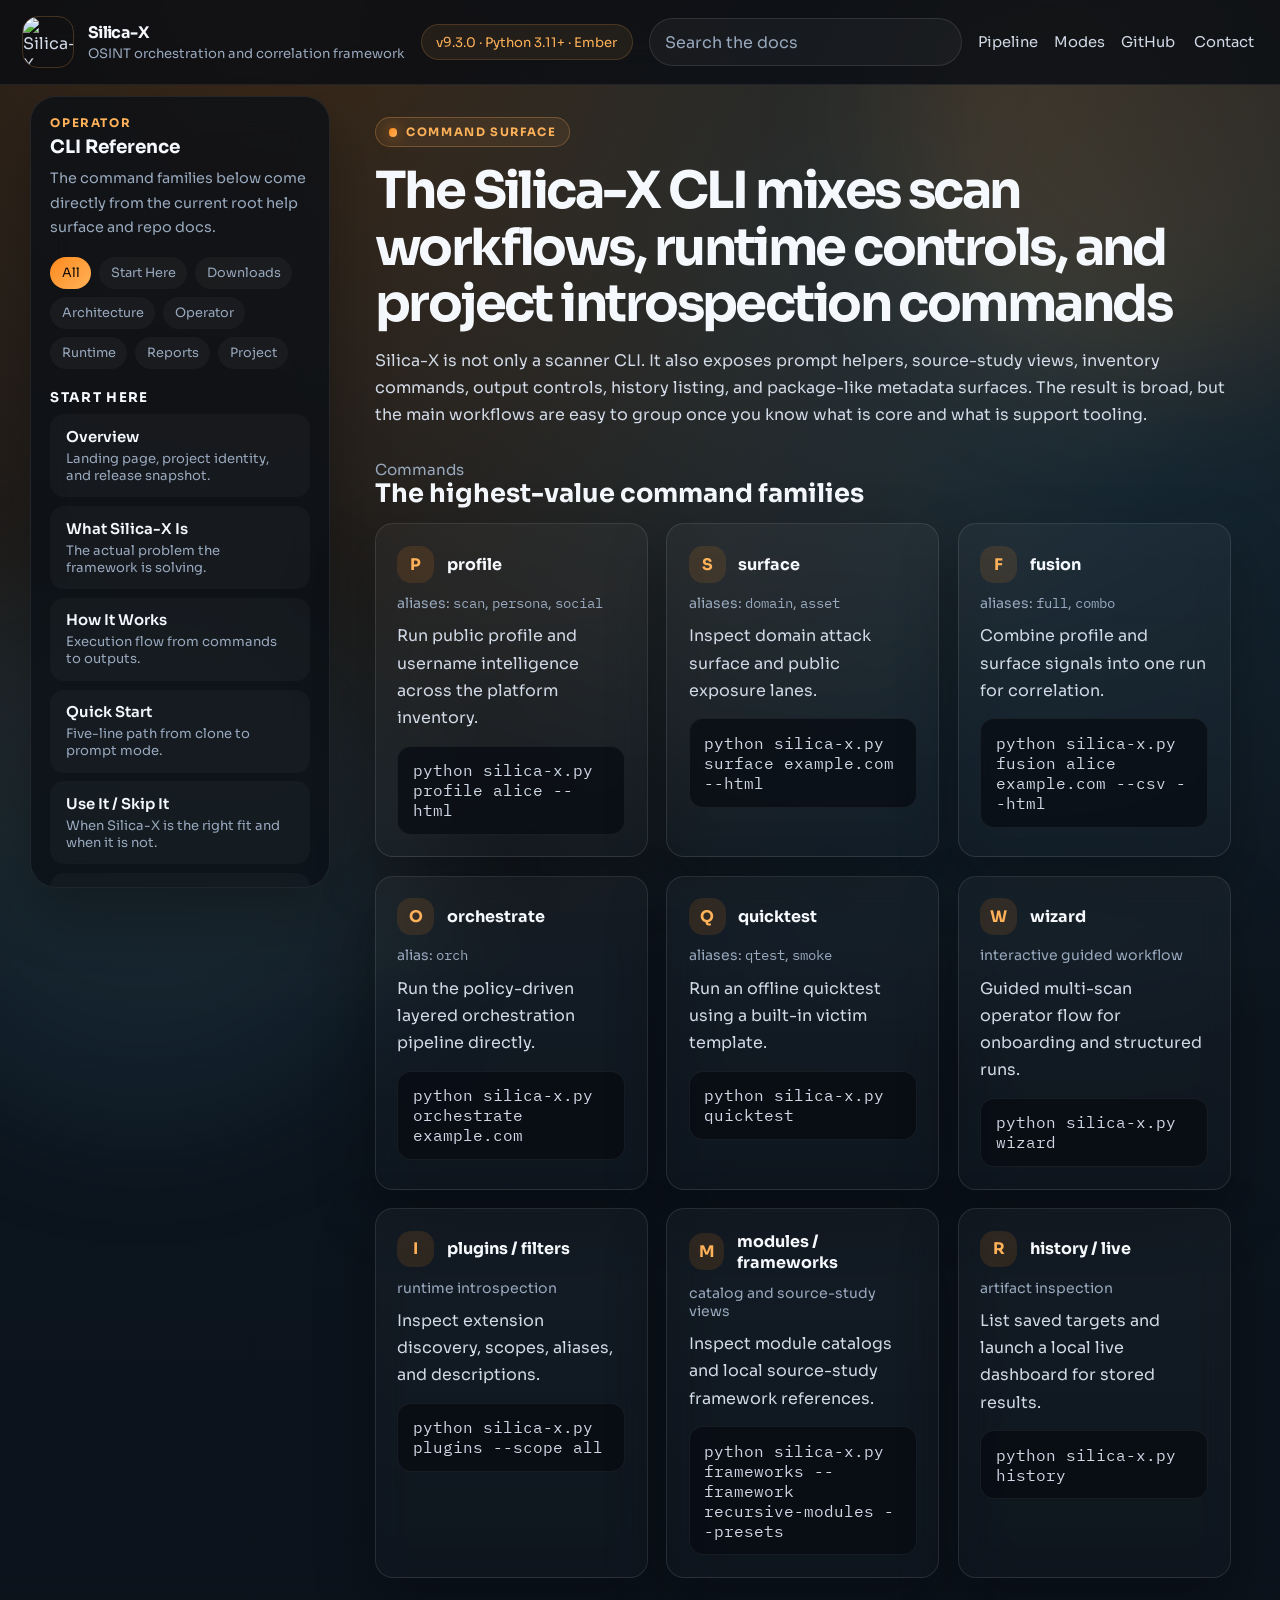
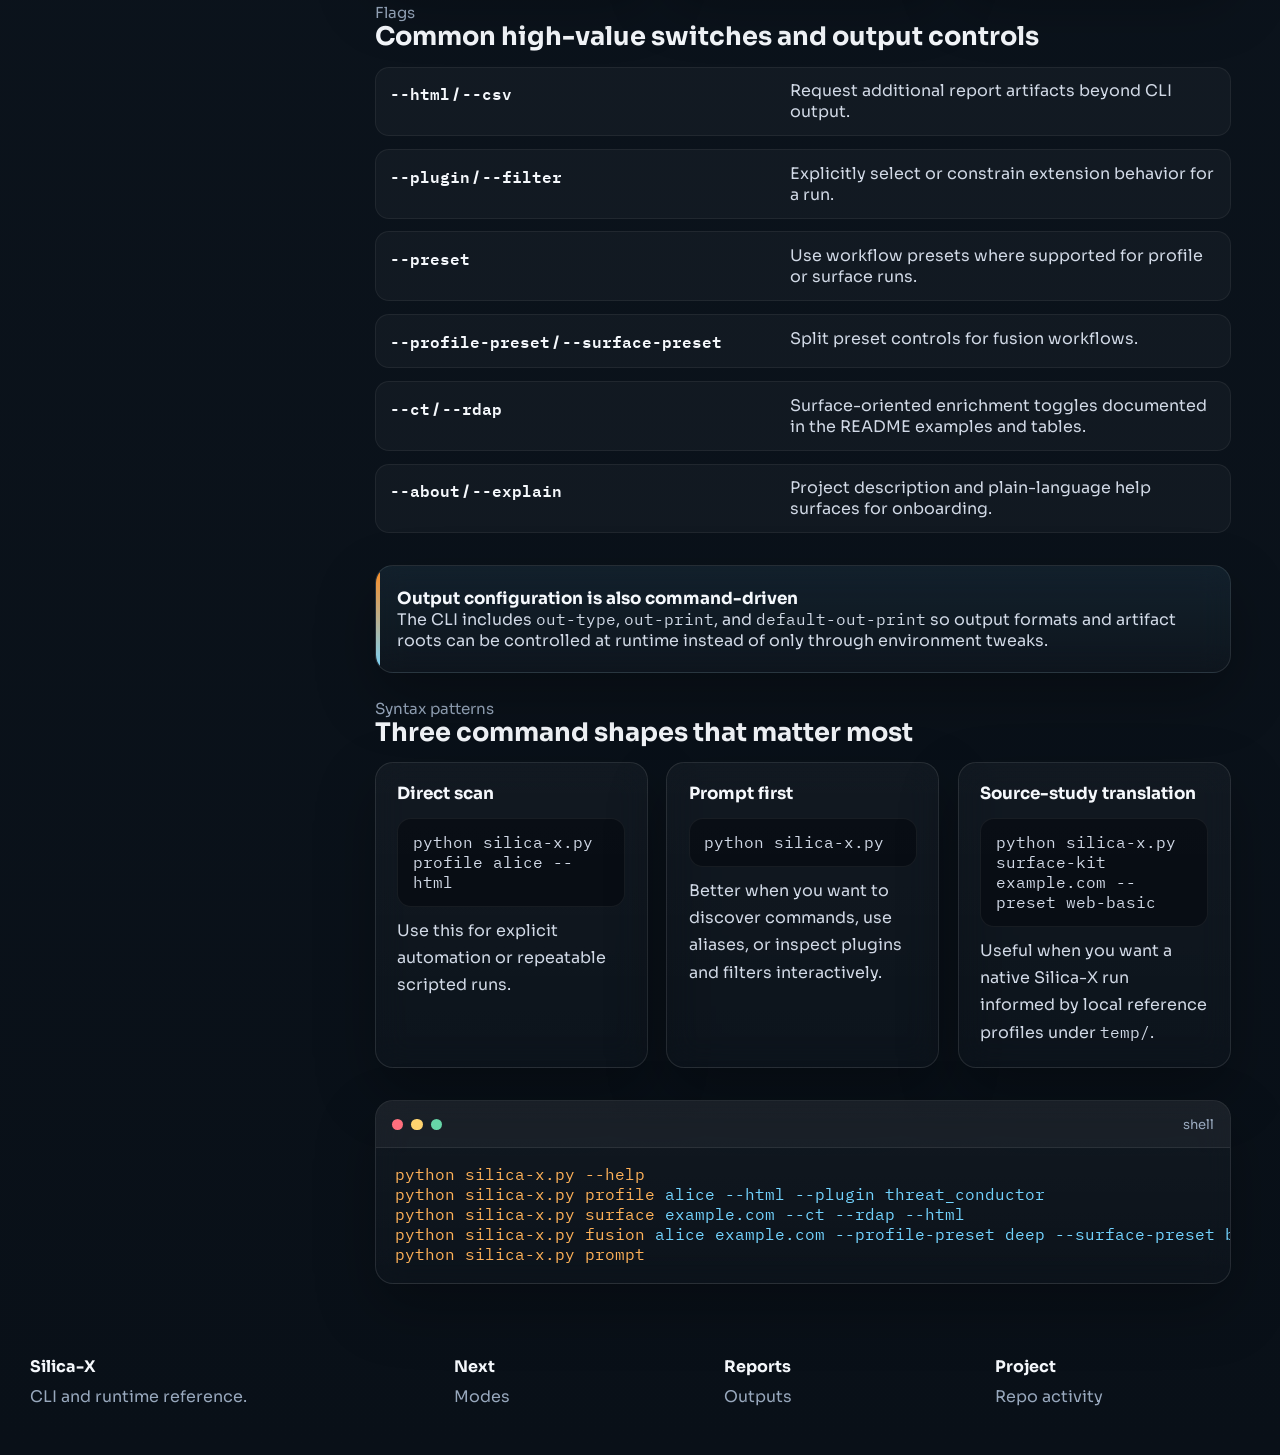
==== docs/website/cli-reference.html @ 6cdb83db "the website layout on my local system killling me" ====
<!DOCTYPE html>
<html lang="en">
<head>
<meta charset="UTF-8">
<meta name="viewport" content="width=device-width, initial-scale=1.0">
<title>CLI Reference | Silica-X</title>
<meta name="description" content="Core command surface, aliases, and usage patterns for the Silica-X CLI.">
<link rel="canonical" href="https://voltsparx.github.io/Silica-X/cli-reference.html">
<link rel="preconnect" href="https://fonts.googleapis.com">
<link rel="preconnect" href="https://fonts.gstatic.com" crossorigin>
<link href="https://fonts.googleapis.com/css2?family=IBM+Plex+Mono:wght@400;500;600&family=Sora:wght@400;500;600;700;800&display=swap" rel="stylesheet">
<link rel="stylesheet" href="css/core/base.css">
<link rel="stylesheet" href="css/layout/topbar.css">
<link rel="stylesheet" href="css/layout/sidebar.css">
<link rel="stylesheet" href="css/layout/content.css">
<link rel="stylesheet" href="css/components/workflow.css">
<link rel="stylesheet" href="css/components/modules.css">
<link rel="stylesheet" href="css/components/development.css">
<link rel="stylesheet" href="css/layout/responsive.css">
<link rel="icon" href="web_assets/media/silica-x-favicon.ico" sizes="any">
</head>
<body data-page="cli-reference.html" data-default-section="commands">
<header id="topbar">
  <a id="topbar-brand" href="index.html">
    <img src="web_assets/media/silica-x-web.png" alt="Silica-X logo">
    <span id="topbar-brand-text">
      <span id="topbar-name">Silica-X</span>
      <span id="topbar-tagline">OSINT orchestration and correlation framework</span>
    </span>
  </a>
  <div id="topbar-version">v9.3.0 · Python 3.11+ · Ember</div>
  <div class="topbar-search">
    <input id="docs-search-input" type="search" placeholder="Search the docs">
    <div id="docs-search-results" class="topbar-search-results" hidden></div>
  </div>
  <div id="topbar-links">
    <a href="workflow.html#pipeline">Pipeline</a>
    <a href="modes.html#prompt-mode">Modes</a>
    <a href="https://github.com/voltsparx/Silica-X" target="_blank" rel="noreferrer">GitHub</a>
    <div class="contact-wrap">
      <button id="contact-toggle" class="contact-toggle" type="button" aria-expanded="false">Contact</button>
      <div id="contact-popover" class="contact-popover" hidden>
        <a href="mailto:voltsparx@gmail.com">voltsparx@gmail.com</a>
        <a href="https://github.com/voltsparx" target="_blank" rel="noreferrer">github.com/voltsparx</a>
      </div>
    </div>
    <button id="menu-toggle" type="button">Menu</button>
  </div>
</header>

<nav id="sidebar" aria-label="Documentation navigation">
  <div class="sidebar-kicker">Operator</div>
  <h2 class="sidebar-title">CLI Reference</h2>
  <p class="sidebar-note">The command families below come directly from the current root help surface and repo docs.</p>
  <div id="sidebar-tabs" class="sidebar-tabs"></div>
  <div id="sidebar-nav"></div>
</nav>
<button id="sidebar-backdrop" type="button" aria-label="Close navigation"></button>

<main id="main">
  <header class="page-intro">
    <div class="eyebrow">Command Surface</div>
    <h1 class="page-title">The Silica-X CLI mixes scan workflows, runtime controls, and project introspection commands</h1>
    <p class="page-copy">Silica-X is not only a scanner CLI. It also exposes prompt helpers, source-study views, inventory commands, output controls, history listing, and package-like metadata surfaces. The result is broad, but the main workflows are easy to group once you know what is core and what is support tooling.</p>
  </header>

  <section id="commands" class="page-section section-anchor">
    <div class="section-head">
      <div>
        <div class="section-kicker">Commands</div>
        <h2 class="section-title">The highest-value command families</h2>
      </div>
    </div>
    <div class="command-grid">
      <article class="card">
        <div class="command-card-head"><span class="icon-chip">P</span><div class="command-name">profile</div></div>
        <div class="command-aliases">aliases: <span class="mono">scan</span>, <span class="mono">persona</span>, <span class="mono">social</span></div>
        <div class="card-copy"><p>Run public profile and username intelligence across the platform inventory.</p></div>
        <div class="command-snippet mono">python silica-x.py profile alice --html</div>
      </article>
      <article class="card">
        <div class="command-card-head"><span class="icon-chip">S</span><div class="command-name">surface</div></div>
        <div class="command-aliases">aliases: <span class="mono">domain</span>, <span class="mono">asset</span></div>
        <div class="card-copy"><p>Inspect domain attack surface and public exposure lanes.</p></div>
        <div class="command-snippet mono">python silica-x.py surface example.com --html</div>
      </article>
      <article class="card">
        <div class="command-card-head"><span class="icon-chip">F</span><div class="command-name">fusion</div></div>
        <div class="command-aliases">aliases: <span class="mono">full</span>, <span class="mono">combo</span></div>
        <div class="card-copy"><p>Combine profile and surface signals into one run for correlation.</p></div>
        <div class="command-snippet mono">python silica-x.py fusion alice example.com --csv --html</div>
      </article>
      <article class="card">
        <div class="command-card-head"><span class="icon-chip">O</span><div class="command-name">orchestrate</div></div>
        <div class="command-aliases">alias: <span class="mono">orch</span></div>
        <div class="card-copy"><p>Run the policy-driven layered orchestration pipeline directly.</p></div>
        <div class="command-snippet mono">python silica-x.py orchestrate example.com</div>
      </article>
      <article class="card">
        <div class="command-card-head"><span class="icon-chip">Q</span><div class="command-name">quicktest</div></div>
        <div class="command-aliases">aliases: <span class="mono">qtest</span>, <span class="mono">smoke</span></div>
        <div class="card-copy"><p>Run an offline quicktest using a built-in victim template.</p></div>
        <div class="command-snippet mono">python silica-x.py quicktest</div>
      </article>
      <article class="card">
        <div class="command-card-head"><span class="icon-chip">W</span><div class="command-name">wizard</div></div>
        <div class="command-aliases">interactive guided workflow</div>
        <div class="card-copy"><p>Guided multi-scan operator flow for onboarding and structured runs.</p></div>
        <div class="command-snippet mono">python silica-x.py wizard</div>
      </article>
      <article class="card">
        <div class="command-card-head"><span class="icon-chip">I</span><div class="command-name">plugins / filters</div></div>
        <div class="command-aliases">runtime introspection</div>
        <div class="card-copy"><p>Inspect extension discovery, scopes, aliases, and descriptions.</p></div>
        <div class="command-snippet mono">python silica-x.py plugins --scope all</div>
      </article>
      <article class="card">
        <div class="command-card-head"><span class="icon-chip">M</span><div class="command-name">modules / frameworks</div></div>
        <div class="command-aliases">catalog and source-study views</div>
        <div class="card-copy"><p>Inspect module catalogs and local source-study framework references.</p></div>
        <div class="command-snippet mono">python silica-x.py frameworks --framework recursive-modules --presets</div>
      </article>
      <article class="card">
        <div class="command-card-head"><span class="icon-chip">R</span><div class="command-name">history / live</div></div>
        <div class="command-aliases">artifact inspection</div>
        <div class="card-copy"><p>List saved targets and launch a local live dashboard for stored results.</p></div>
        <div class="command-snippet mono">python silica-x.py history</div>
      </article>
    </div>
  </section>

  <section id="flags" class="page-section section-anchor">
    <div class="section-head">
      <div>
        <div class="section-kicker">Flags</div>
        <h2 class="section-title">Common high-value switches and output controls</h2>
      </div>
    </div>
    <div class="table-mini">
      <div class="table-mini-row"><div class="table-mini-key"><span class="mono">--html</span> / <span class="mono">--csv</span></div><div>Request additional report artifacts beyond CLI output.</div></div>
      <div class="table-mini-row"><div class="table-mini-key"><span class="mono">--plugin</span> / <span class="mono">--filter</span></div><div>Explicitly select or constrain extension behavior for a run.</div></div>
      <div class="table-mini-row"><div class="table-mini-key"><span class="mono">--preset</span></div><div>Use workflow presets where supported for profile or surface runs.</div></div>
      <div class="table-mini-row"><div class="table-mini-key"><span class="mono">--profile-preset</span> / <span class="mono">--surface-preset</span></div><div>Split preset controls for fusion workflows.</div></div>
      <div class="table-mini-row"><div class="table-mini-key"><span class="mono">--ct</span> / <span class="mono">--rdap</span></div><div>Surface-oriented enrichment toggles documented in the README examples and tables.</div></div>
      <div class="table-mini-row"><div class="table-mini-key"><span class="mono">--about</span> / <span class="mono">--explain</span></div><div>Project description and plain-language help surfaces for onboarding.</div></div>
    </div>
    <div class="callout callout-info section-block">
      <div class="callout-title">Output configuration is also command-driven</div>
      The CLI includes <span class="mono">out-type</span>, <span class="mono">out-print</span>, and <span class="mono">default-out-print</span> so output formats and artifact roots can be controlled at runtime instead of only through environment tweaks.
    </div>
  </section>

  <section id="syntax" class="page-section section-anchor">
    <div class="section-head">
      <div>
        <div class="section-kicker">Syntax patterns</div>
        <h2 class="section-title">Three command shapes that matter most</h2>
      </div>
    </div>
    <div class="grid-3">
      <article class="card">
        <h3 class="card-title">Direct scan</h3>
        <div class="command-snippet mono">python silica-x.py profile alice --html</div>
        <div class="card-copy"><p>Use this for explicit automation or repeatable scripted runs.</p></div>
      </article>
      <article class="card">
        <h3 class="card-title">Prompt first</h3>
        <div class="command-snippet mono">python silica-x.py</div>
        <div class="card-copy"><p>Better when you want to discover commands, use aliases, or inspect plugins and filters interactively.</p></div>
      </article>
      <article class="card">
        <h3 class="card-title">Source-study translation</h3>
        <div class="command-snippet mono">python silica-x.py surface-kit example.com --preset web-basic</div>
        <div class="card-copy"><p>Useful when you want a native Silica-X run informed by local reference profiles under <span class="mono">temp/</span>.</p></div>
      </article>
    </div>
    <article class="code-block section-block">
      <div class="code-head">
        <span class="code-dot"></span>
        <span class="code-dot"></span>
        <span class="code-dot"></span>
        <span class="code-lang">shell</span>
      </div>
      <pre class="code-body"><span class="cmd">python silica-x.py --help</span>
<span class="cmd">python silica-x.py profile</span> <span class="arg">alice --html --plugin threat_conductor</span>
<span class="cmd">python silica-x.py surface</span> <span class="arg">example.com --ct --rdap --html</span>
<span class="cmd">python silica-x.py fusion</span> <span class="arg">alice example.com --profile-preset deep --surface-preset balanced</span>
<span class="cmd">python silica-x.py prompt</span></pre>
    </article>
  </section>
</main>

<footer class="footer shell">
  <div class="footer-grid">
    <div><div class="footer-title">Silica-X</div><div>CLI and runtime reference.</div></div>
    <div><div class="footer-title">Next</div><a class="footer-link" href="modes.html#prompt-mode">Modes</a></div>
    <div><div class="footer-title">Reports</div><a class="footer-link" href="reporting.html#outputs">Outputs</a></div>
    <div><div class="footer-title">Project</div><a class="footer-link" href="development.html#repo-activity">Repo activity</a></div>
  </div>
</footer>

<script src="js/core/site-data.js"></script>
<script src="js/core/helpers.js"></script>
<script src="js/features/sidebar.js"></script>
<script src="js/features/search.js"></script>
<script src="js/features/workflow-visual.js"></script>
<script src="js/features/development-feed.js"></script>
<script src="js/bootstrap/app.js"></script>
</body>
</html>
---- docs/website/css/core/base.css ----
:root {
  --bg-0: #090d12;
  --bg-1: #0f1620;
  --bg-2: #15212e;
  --bg-3: rgba(21, 33, 46, 0.76);
  --panel: rgba(12, 19, 28, 0.86);
  --panel-strong: rgba(17, 27, 39, 0.96);
  --panel-soft: rgba(255, 255, 255, 0.04);
  --line: rgba(255, 255, 255, 0.1);
  --line-strong: rgba(255, 171, 86, 0.3);
  --text-0: #f5f8fc;
  --text-1: #d1d9e6;
  --text-2: #98a8bd;
  --ember: #ff8a1d;
  --ember-2: #ffb259;
  --cyan: #73d4ff;
  --mint: #67d6a8;
  --rose: #ff8d99;
  --warn: #ffd36f;
  --shadow: 0 24px 60px rgba(0, 0, 0, 0.28);
  --radius-lg: 28px;
  --radius-md: 18px;
  --radius-sm: 12px;
  --site-width: 1220px;
  --sidebar-width: 300px;
  --topbar-height: 84px;
}

* {
  box-sizing: border-box;
}

html {
  scroll-behavior: smooth;
}

body {
  margin: 0;
  min-height: 100vh;
  color: var(--text-1);
  font-family: "Sora", sans-serif;
  background:
    radial-gradient(circle at 20% 0%, rgba(255, 138, 29, 0.2), transparent 32%),
    radial-gradient(circle at 80% 10%, rgba(115, 212, 255, 0.14), transparent 26%),
    linear-gradient(180deg, #091017 0%, #0c141d 30%, #091018 100%);
}

body::before,
body::after {
  content: "";
  position: fixed;
  inset: auto;
  width: 34rem;
  height: 34rem;
  border-radius: 999px;
  filter: blur(70px);
  pointer-events: none;
  z-index: -1;
}

body::before {
  top: -10rem;
  right: -10rem;
  background: rgba(255, 138, 29, 0.13);
}

body::after {
  bottom: -14rem;
  left: -8rem;
  background: rgba(115, 212, 255, 0.08);
}

img {
  max-width: 100%;
  display: block;
}

a {
  color: inherit;
  text-decoration: none;
}

button,
input,
select {
  font: inherit;
}

button {
  border: 0;
  cursor: pointer;
}

main {
  display: block;
}

h1,
h2,
h3,
h4 {
  margin: 0;
  color: var(--text-0);
  line-height: 1.1;
}

p,
li {
  line-height: 1.7;
}

code,
pre,
.mono {
  font-family: "IBM Plex Mono", monospace;
}

.shell {
  max-width: var(--site-width);
  margin: 0 auto;
}

.page {
  max-width: 900px;
}

.eyebrow {
  display: inline-flex;
  align-items: center;
  gap: 0.55rem;
  padding: 0.45rem 0.8rem;
  border-radius: 999px;
  border: 1px solid rgba(255, 171, 86, 0.28);
  background: rgba(255, 171, 86, 0.08);
  color: var(--ember-2);
  letter-spacing: 0.14em;
  font-size: 0.72rem;
  font-weight: 700;
  text-transform: uppercase;
}

.eyebrow::before {
  content: "";
  width: 0.55rem;
  height: 0.55rem;
  border-radius: 999px;
  background: linear-gradient(135deg, var(--ember), var(--ember-2));
  box-shadow: 0 0 14px rgba(255, 138, 29, 0.65);
}

.hero-card,
.panel,
.card,
.callout,
.code-block,
.table-card,
.stage-detail,
.feed-card,
.metric-card,
.download-card {
  background: linear-gradient(180deg, rgba(255, 255, 255, 0.035), rgba(255, 255, 255, 0.015));
  border: 1px solid var(--line);
  border-radius: var(--radius-md);
  box-shadow: var(--shadow);
  backdrop-filter: blur(16px);
}

.hero-grid,
.grid-2,
.grid-3,
.stats-grid,
.card-grid,
.metric-grid,
.download-grid,
.link-grid,
.command-grid,
.mode-grid {
  display: grid;
  gap: 1.15rem;
}

.hero-grid {
  grid-template-columns: minmax(0, 1.55fr) minmax(280px, 0.95fr);
}

.grid-2 {
  grid-template-columns: repeat(2, minmax(0, 1fr));
}

.grid-3,
.card-grid,
.metric-grid,
.download-grid,
.link-grid,
.command-grid,
.mode-grid {
  grid-template-columns: repeat(3, minmax(0, 1fr));
}

.section-block {
  margin-top: 2rem;
}

.section-head {
  display: flex;
  align-items: center;
  justify-content: space-between;
  gap: 1rem;
  margin-bottom: 1rem;
}

.section-title {
  font-size: clamp(1.35rem, 2vw, 1.9rem);
}

.section-kicker {
  color: var(--text-2);
  font-size: 0.95rem;
}

.hero-card {
  padding: 2rem;
}

.hero-title {
  margin-top: 1rem;
  font-size: clamp(2.6rem, 5vw, 4.6rem);
  letter-spacing: -0.05em;
}

.hero-subtitle {
  margin-top: 0.75rem;
  color: var(--text-0);
  font-size: clamp(1rem, 1.8vw, 1.22rem);
}

.hero-copy {
  margin-top: 1rem;
  max-width: 64ch;
  color: var(--text-1);
}

.hero-logo-card {
  padding: 1.5rem;
  display: flex;
  flex-direction: column;
  justify-content: space-between;
  gap: 1rem;
  min-height: 100%;
}

.hero-logo-frame {
  border-radius: calc(var(--radius-md) - 4px);
  overflow: hidden;
  border: 1px solid rgba(255, 171, 86, 0.18);
  background: radial-gradient(circle at center, rgba(255, 138, 29, 0.2), transparent 58%), rgba(255, 255, 255, 0.02);
}

.hero-logo-note {
  color: var(--text-2);
  font-size: 0.92rem;
}

.badge-row {
  display: flex;
  flex-wrap: wrap;
  gap: 0.7rem;
  margin-top: 1.2rem;
}

.badge {
  padding: 0.65rem 0.85rem;
  border-radius: 999px;
  background: rgba(255, 255, 255, 0.05);
  border: 1px solid rgba(255, 255, 255, 0.08);
  color: var(--text-0);
  font-size: 0.85rem;
}

.badge.is-accent {
  background: rgba(255, 138, 29, 0.12);
  border-color: rgba(255, 171, 86, 0.24);
  color: var(--ember-2);
}

.cta-row {
  display: flex;
  flex-wrap: wrap;
  gap: 0.85rem;
  margin-top: 1.5rem;
}

.btn {
  display: inline-flex;
  align-items: center;
  justify-content: center;
  gap: 0.55rem;
  min-height: 46px;
  padding: 0.8rem 1.15rem;
  border-radius: 999px;
  border: 1px solid var(--line);
  font-weight: 600;
  transition: transform 160ms ease, border-color 160ms ease, background 160ms ease;
}

.btn:hover,
.btn:focus-visible {
  transform: translateY(-1px);
  border-color: rgba(255, 171, 86, 0.38);
}

.btn-primary {
  color: #120a04;
  background: linear-gradient(135deg, var(--ember), var(--ember-2));
  border-color: rgba(255, 171, 86, 0.55);
}

.btn-secondary {
  background: rgba(255, 255, 255, 0.05);
}

.btn-ghost {
  background: transparent;
}

.panel,
.card,
.callout,
.feed-card,
.metric-card,
.download-card,
.table-card {
  padding: 1.35rem;
}

.stats-grid {
  grid-template-columns: repeat(5, minmax(0, 1fr));
}

.metric-card {
  position: relative;
  overflow: hidden;
}

.metric-card::after {
  content: "";
  position: absolute;
  inset: auto -10% -40% auto;
  width: 8rem;
  height: 8rem;
  border-radius: 999px;
  background: rgba(255, 138, 29, 0.12);
  filter: blur(28px);
}

.metric-value {
  font-size: 2rem;
  color: var(--text-0);
  font-weight: 700;
}

.metric-label {
  display: block;
  margin-top: 0.45rem;
  color: var(--text-2);
  font-size: 0.92rem;
}

.card-title,
.panel-title,
.callout-title {
  color: var(--text-0);
  font-size: 1.05rem;
  font-weight: 700;
}

.card-copy,
.panel-copy {
  margin-top: 0.65rem;
}

.card-copy p:first-child,
.panel-copy p:first-child {
  margin-top: 0;
}

.panel-copy p:last-child,
.card-copy p:last-child {
  margin-bottom: 0;
}

.callout {
  position: relative;
  overflow: hidden;
}

.callout::before {
  content: "";
  position: absolute;
  inset: 0 auto 0 0;
  width: 4px;
  background: linear-gradient(180deg, var(--ember), var(--cyan));
}

.callout-info {
  background: linear-gradient(180deg, rgba(115, 212, 255, 0.08), rgba(255, 255, 255, 0.02));
}

.callout-warn {
  background: linear-gradient(180deg, rgba(255, 138, 29, 0.09), rgba(255, 255, 255, 0.02));
}

.callout-danger {
  background: linear-gradient(180deg, rgba(255, 141, 153, 0.08), rgba(255, 255, 255, 0.02));
}

.mini-list,
.timeline-list,
.stack-list,
.signal-list,
.simple-list {
  display: grid;
  gap: 0.8rem;
  padding: 0;
  margin: 1rem 0 0;
  list-style: none;
}

.mini-list li,
.timeline-list li,
.stack-list li,
.signal-list li,
.simple-list li {
  padding: 0.9rem 1rem;
  border-radius: var(--radius-sm);
  background: rgba(255, 255, 255, 0.03);
  border: 1px solid rgba(255, 255, 255, 0.06);
}

.list-label {
  display: block;
  color: var(--text-0);
  font-weight: 600;
  margin-bottom: 0.3rem;
}

.table-card table {
  width: 100%;
  border-collapse: collapse;
  font-size: 0.95rem;
}

.table-card thead th {
  text-align: left;
  color: var(--text-0);
  font-size: 0.78rem;
  text-transform: uppercase;
  letter-spacing: 0.08em;
  padding: 0 0 0.9rem;
}

.table-card tbody td {
  padding: 0.9rem 0;
  border-top: 1px solid rgba(255, 255, 255, 0.08);
  vertical-align: top;
}

.code-block {
  overflow: hidden;
  padding: 0;
}

.code-head {
  display: flex;
  align-items: center;
  gap: 0.5rem;
  padding: 0.9rem 1rem;
  border-bottom: 1px solid rgba(255, 255, 255, 0.08);
  background: rgba(255, 255, 255, 0.04);
}

.code-dot {
  width: 0.72rem;
  height: 0.72rem;
  border-radius: 999px;
  background: rgba(255, 255, 255, 0.16);
}

.code-dot:nth-child(1) {
  background: #ff6f7d;
}

.code-dot:nth-child(2) {
  background: #ffd36f;
}

.code-dot:nth-child(3) {
  background: #67d6a8;
}

.code-lang {
  margin-left: auto;
  color: var(--text-2);
  font-size: 0.82rem;
}

.code-body {
  margin: 0;
  padding: 1rem 1.2rem 1.2rem;
  overflow-x: auto;
  color: #d9e3ef;
}

.code-body .cmd {
  color: var(--ember-2);
}

.code-body .arg {
  color: var(--cyan);
}

.code-body .muted {
  color: var(--text-2);
}

.pill-row {
  display: flex;
  flex-wrap: wrap;
  gap: 0.55rem;
  margin-top: 1rem;
}

.pill {
  padding: 0.45rem 0.72rem;
  border-radius: 999px;
  border: 1px solid rgba(115, 212, 255, 0.18);
  background: rgba(115, 212, 255, 0.07);
  color: #cbefff;
  font-size: 0.82rem;
}

.split-note {
  display: grid;
  grid-template-columns: 1fr auto;
  gap: 1rem;
  align-items: center;
}

.muted {
  color: var(--text-2);
}

.tiny {
  font-size: 0.85rem;
}

.status-positive {
  color: var(--mint);
}

.status-warn {
  color: var(--warn);
}

.status-danger {
  color: var(--rose);
}

.footer {
  padding: 1.5rem 0 3rem;
  color: var(--text-2);
}

.footer-grid {
  display: grid;
  gap: 1rem;
  grid-template-columns: 1.6fr 1fr 1fr 1fr;
}

.footer-title {
  color: var(--text-0);
  font-weight: 700;
  margin-bottom: 0.55rem;
}

.footer-link {
  display: block;
  margin-top: 0.45rem;
}

.empty-state {
  padding: 1rem;
  border-radius: var(--radius-sm);
  border: 1px dashed rgba(255, 255, 255, 0.16);
  color: var(--text-2);
}
---- docs/website/css/layout/topbar.css ----
#topbar {
  position: sticky;
  top: 0;
  z-index: 50;
  display: grid;
  grid-template-columns: auto auto minmax(220px, 1fr) auto;
  align-items: center;
  gap: 1rem;
  min-height: var(--topbar-height);
  padding: 1rem 1.4rem;
  background: rgba(8, 12, 18, 0.78);
  border-bottom: 1px solid rgba(255, 255, 255, 0.08);
  backdrop-filter: blur(20px);
}

#topbar-brand {
  display: inline-flex;
  align-items: center;
  gap: 0.85rem;
  min-width: 0;
}

#topbar-brand img {
  width: 52px;
  height: 52px;
  object-fit: cover;
  border-radius: 16px;
  border: 1px solid rgba(255, 171, 86, 0.22);
}

#topbar-brand-text {
  display: flex;
  flex-direction: column;
  gap: 0.15rem;
}

#topbar-name {
  color: var(--text-0);
  font-weight: 700;
  letter-spacing: -0.04em;
}

#topbar-tagline {
  color: var(--text-2);
  font-size: 0.82rem;
}

#topbar-version {
  justify-self: start;
  padding: 0.55rem 0.9rem;
  border-radius: 999px;
  border: 1px solid rgba(255, 171, 86, 0.18);
  background: rgba(255, 171, 86, 0.08);
  color: var(--ember-2);
  font-size: 0.82rem;
  white-space: nowrap;
}

#topbar-links {
  display: flex;
  align-items: center;
  justify-content: flex-end;
  gap: 1rem;
  min-width: 0;
}

#topbar-links > a,
.contact-toggle {
  color: var(--text-1);
  font-size: 0.92rem;
}

.contact-wrap {
  position: relative;
}

.contact-toggle {
  padding: 0.35rem 0.2rem;
  background: transparent;
}

.contact-popover {
  position: absolute;
  top: calc(100% + 0.7rem);
  right: 0;
  display: grid;
  gap: 0.4rem;
  min-width: 230px;
  padding: 0.9rem;
  border-radius: 14px;
  border: 1px solid rgba(255, 255, 255, 0.08);
  background: rgba(12, 19, 28, 0.96);
  box-shadow: var(--shadow);
}

.contact-popover[hidden] {
  display: none;
}

.contact-popover a,
.contact-popover span {
  color: var(--text-1);
  font-size: 0.9rem;
}

.topbar-search {
  position: relative;
  max-width: 360px;
  width: 100%;
}

.topbar-search input {
  width: 100%;
  min-height: 46px;
  padding: 0.8rem 0.95rem;
  border-radius: 999px;
  border: 1px solid rgba(255, 255, 255, 0.1);
  background: rgba(255, 255, 255, 0.04);
  color: var(--text-0);
}

.topbar-search input::placeholder {
  color: var(--text-2);
}

.topbar-search-results {
  position: absolute;
  top: calc(100% + 0.65rem);
  left: 0;
  right: 0;
  display: grid;
  gap: 0.5rem;
  padding: 0.75rem;
  border-radius: 18px;
  background: rgba(10, 15, 22, 0.98);
  border: 1px solid rgba(255, 255, 255, 0.09);
  box-shadow: var(--shadow);
}

.topbar-search-results[hidden] {
  display: none;
}

.search-result {
  display: block;
  padding: 0.8rem 0.9rem;
  border-radius: 12px;
  border: 1px solid transparent;
  background: rgba(255, 255, 255, 0.03);
}

.search-result:hover,
.search-result:focus-visible {
  border-color: rgba(255, 171, 86, 0.24);
}

.search-result-title {
  display: block;
  color: var(--text-0);
  font-weight: 600;
}

.search-result-meta {
  display: block;
  margin-top: 0.22rem;
  color: var(--text-2);
  font-size: 0.82rem;
}

#menu-toggle {
  display: none;
  padding: 0.75rem 0.95rem;
  border-radius: 999px;
  background: rgba(255, 255, 255, 0.06);
  color: var(--text-0);
}
---- docs/website/css/layout/sidebar.css ----
#sidebar {
  position: fixed;
  top: calc(var(--topbar-height) + 12px);
  left: max(1rem, calc((100vw - var(--site-width)) / 2));
  width: var(--sidebar-width);
  max-height: calc(100vh - var(--topbar-height) - 24px);
  overflow: auto;
  padding: 1.2rem;
  border: 1px solid rgba(255, 255, 255, 0.08);
  border-radius: 26px;
  background: rgba(10, 15, 22, 0.76);
  backdrop-filter: blur(18px);
  box-shadow: var(--shadow);
}

.sidebar-kicker {
  color: var(--ember-2);
  font-size: 0.74rem;
  font-weight: 700;
  text-transform: uppercase;
  letter-spacing: 0.14em;
}

.sidebar-title {
  margin-top: 0.4rem;
  color: var(--text-0);
  font-size: 1.15rem;
}

.sidebar-note {
  margin: 0.6rem 0 0;
  color: var(--text-2);
  font-size: 0.9rem;
}

.sidebar-tabs {
  display: flex;
  flex-wrap: wrap;
  gap: 0.5rem;
  margin-top: 1.1rem;
}

.sidebar-tab {
  padding: 0.5rem 0.72rem;
  border-radius: 999px;
  background: rgba(255, 255, 255, 0.04);
  color: var(--text-2);
  font-size: 0.8rem;
}

.sidebar-tab.is-active {
  color: #120a04;
  background: linear-gradient(135deg, var(--ember), var(--ember-2));
}

#sidebar-nav {
  display: grid;
  gap: 1rem;
  margin-top: 1.2rem;
}

.sidebar-group {
  display: grid;
  gap: 0.55rem;
}

.sidebar-group-title {
  color: var(--text-0);
  font-size: 0.84rem;
  font-weight: 700;
  text-transform: uppercase;
  letter-spacing: 0.1em;
}

.sidebar-link {
  display: block;
  padding: 0.78rem 0.9rem;
  border-radius: 14px;
  border: 1px solid transparent;
  background: rgba(255, 255, 255, 0.03);
}

.sidebar-link:hover,
.sidebar-link:focus-visible {
  border-color: rgba(255, 171, 86, 0.2);
}

.sidebar-link.is-current {
  border-color: rgba(255, 171, 86, 0.26);
  background: rgba(255, 138, 29, 0.08);
}

.sidebar-link-title {
  display: block;
  color: var(--text-0);
  font-size: 0.93rem;
  font-weight: 600;
}

.sidebar-link-hint {
  display: block;
  margin-top: 0.25rem;
  color: var(--text-2);
  font-size: 0.82rem;
}

#sidebar-backdrop {
  display: none;
  position: fixed;
  inset: 0;
  z-index: 44;
  background: rgba(5, 8, 12, 0.56);
}

body.nav-open #sidebar {
  transform: translateX(0);
}

body.nav-open #sidebar-backdrop {
  display: block;
}
---- docs/website/css/layout/content.css ----
#main {
  max-width: var(--site-width);
  margin: 0 auto;
  padding: 2rem 1.2rem 3rem calc(var(--sidebar-width) + 2.8rem);
}

.page-intro {
  margin-bottom: 2rem;
}

.page-title {
  margin-top: 1rem;
  font-size: clamp(2rem, 4vw, 3.3rem);
  letter-spacing: -0.05em;
}

.page-copy {
  max-width: 72ch;
  margin-top: 0.9rem;
}

.page-section {
  margin-top: 1.6rem;
}

.section-anchor {
  scroll-margin-top: 112px;
}

.card-grid .card,
.mode-grid .card,
.command-grid .card,
.link-grid .card,
.download-grid .download-card {
  min-height: 100%;
}

.icon-chip {
  display: inline-flex;
  align-items: center;
  justify-content: center;
  width: 2.3rem;
  height: 2.3rem;
  border-radius: 14px;
  background: rgba(255, 138, 29, 0.12);
  color: var(--ember-2);
  font-weight: 700;
}

.stack-grid {
  display: grid;
  gap: 1rem;
}

.stack-card {
  position: relative;
  padding: 1.15rem 1.2rem 1.15rem 1.4rem;
  border-radius: 18px;
  border: 1px solid rgba(255, 255, 255, 0.08);
  background: rgba(255, 255, 255, 0.03);
}

.stack-card::before {
  content: "";
  position: absolute;
  top: 1rem;
  bottom: 1rem;
  left: 0.85rem;
  width: 2px;
  border-radius: 999px;
  background: linear-gradient(180deg, var(--ember), rgba(115, 212, 255, 0.65));
}

.stack-card h3 {
  font-size: 1rem;
}

.stack-card p {
  margin-bottom: 0;
}

.shell-frame {
  position: relative;
  overflow: hidden;
}

.split-feature {
  display: grid;
  grid-template-columns: 1.25fr 0.95fr;
  gap: 1rem;
}

.quote-card {
  padding: 1.35rem 1.45rem;
  border-radius: var(--radius-md);
  border: 1px solid rgba(255, 255, 255, 0.08);
  background: linear-gradient(135deg, rgba(255, 138, 29, 0.12), rgba(115, 212, 255, 0.06));
}

.quote-card blockquote {
  margin: 0;
  color: var(--text-0);
  font-size: 1.1rem;
  line-height: 1.6;
}

.quote-card cite {
  display: block;
  margin-top: 0.8rem;
  color: var(--text-2);
  font-style: normal;
}

.directory-tree {
  display: grid;
  gap: 0.55rem;
  margin-top: 1rem;
}

.directory-row {
  display: grid;
  grid-template-columns: minmax(120px, 0.8fr) minmax(0, 1fr);
  gap: 1rem;
  padding: 0.85rem 0.9rem;
  border-radius: 14px;
  background: rgba(255, 255, 255, 0.03);
  border: 1px solid rgba(255, 255, 255, 0.06);
}

.directory-name {
  color: var(--text-0);
  font-weight: 600;
}

.section-links {
  display: flex;
  flex-wrap: wrap;
  gap: 0.7rem;
  margin-top: 1rem;
}

.section-link {
  padding: 0.55rem 0.85rem;
  border-radius: 999px;
  background: rgba(255, 255, 255, 0.05);
  border: 1px solid rgba(255, 255, 255, 0.08);
}

.alert-inline {
  display: inline-flex;
  align-items: center;
  gap: 0.45rem;
  color: var(--warn);
  font-size: 0.88rem;
}
---- docs/website/css/components/workflow.css ----
.workflow-rail {
  display: grid;
  gap: 0.8rem;
}

.workflow-stage {
  position: relative;
  padding: 1rem 1.05rem;
  border-radius: 16px;
  border: 1px solid rgba(255, 255, 255, 0.08);
  background: rgba(255, 255, 255, 0.035);
  transition: transform 160ms ease, border-color 160ms ease, background 160ms ease;
}

.workflow-stage:hover,
.workflow-stage:focus-visible,
.workflow-stage.is-active {
  transform: translateY(-2px);
  border-color: rgba(255, 171, 86, 0.28);
  background: rgba(255, 138, 29, 0.08);
}

.workflow-stage-top {
  display: flex;
  align-items: center;
  justify-content: space-between;
  gap: 1rem;
}

.workflow-stage-index {
  color: var(--ember-2);
  font-size: 0.78rem;
  font-weight: 700;
  text-transform: uppercase;
  letter-spacing: 0.12em;
}

.workflow-stage-title {
  color: var(--text-0);
  font-weight: 700;
}

.workflow-stage-summary {
  margin-top: 0.55rem;
  color: var(--text-2);
}

.stage-detail {
  padding: 1.25rem;
}

.stage-detail h3 {
  font-size: 1.2rem;
}

.stage-detail p {
  margin-bottom: 0;
}

.stage-detail-meta {
  display: flex;
  flex-wrap: wrap;
  gap: 0.6rem;
  margin-top: 0.9rem;
}

.stage-detail-meta .pill {
  margin-top: 0;
}

.pipeline-grid {
  display: grid;
  grid-template-columns: 1.05fr 0.95fr;
  gap: 1rem;
}
---- docs/website/css/components/modules.css ----
.command-card-head,
.mode-card-head,
.download-card-head {
  display: flex;
  align-items: center;
  gap: 0.8rem;
}

.command-name,
.mode-name,
.download-name {
  color: var(--text-0);
  font-size: 1rem;
  font-weight: 700;
}

.command-aliases {
  margin-top: 0.7rem;
  color: var(--text-2);
  font-size: 0.88rem;
}

.command-snippet,
.download-snippet {
  margin-top: 0.9rem;
  padding: 0.85rem 0.9rem;
  border-radius: 14px;
  background: rgba(8, 12, 18, 0.72);
  border: 1px solid rgba(255, 255, 255, 0.06);
  overflow-x: auto;
}

.table-mini {
  display: grid;
  gap: 0.8rem;
}

.table-mini-row {
  display: grid;
  grid-template-columns: minmax(120px, 0.9fr) minmax(0, 1fr);
  gap: 1rem;
  padding: 0.8rem 0.9rem;
  border-radius: 14px;
  background: rgba(255, 255, 255, 0.03);
  border: 1px solid rgba(255, 255, 255, 0.06);
}

.table-mini-key {
  color: var(--text-0);
  font-weight: 600;
}

.roadmap-strip {
  display: flex;
  flex-wrap: wrap;
  gap: 0.75rem;
}

.roadmap-pill {
  padding: 0.7rem 0.9rem;
  border-radius: 14px;
  border: 1px solid rgba(255, 255, 255, 0.08);
  background: rgba(255, 255, 255, 0.04);
}
---- docs/website/css/components/development.css ----
.dev-status-grid {
  display: grid;
  grid-template-columns: repeat(4, minmax(0, 1fr));
  gap: 1rem;
}

.dev-status-item {
  padding: 1rem;
  border-radius: 16px;
  border: 1px solid rgba(255, 255, 255, 0.08);
  background: rgba(255, 255, 255, 0.03);
}

.dev-status-label {
  display: block;
  color: var(--text-2);
  font-size: 0.84rem;
}

.dev-status-value {
  display: block;
  margin-top: 0.4rem;
  color: var(--text-0);
  font-size: 1.2rem;
  font-weight: 700;
}

.feed-list {
  display: grid;
  gap: 0.75rem;
  margin-top: 1rem;
}

.feed-item {
  padding: 0.95rem 1rem;
  border-radius: 14px;
  border: 1px solid rgba(255, 255, 255, 0.08);
  background: rgba(255, 255, 255, 0.03);
}

.feed-item a {
  color: var(--text-0);
}

.feed-meta {
  margin-top: 0.3rem;
  color: var(--text-2);
  font-size: 0.84rem;
}
---- docs/website/css/layout/responsive.css ----
@media (max-width: 1220px) {
  .stats-grid,
  .dev-status-grid {
    grid-template-columns: repeat(3, minmax(0, 1fr));
  }

  .grid-3,
  .card-grid,
  .metric-grid,
  .download-grid,
  .link-grid,
  .command-grid,
  .mode-grid {
    grid-template-columns: repeat(2, minmax(0, 1fr));
  }
}

@media (max-width: 1080px) {
  #topbar {
    grid-template-columns: auto 1fr auto;
  }

  #topbar-version {
    display: none;
  }

  #topbar-links > a,
  #topbar-links .contact-wrap {
    display: none;
  }

  #menu-toggle {
    display: inline-flex;
  }

  #sidebar {
    z-index: 45;
    left: 1rem;
    width: min(84vw, 320px);
    transform: translateX(calc(-100% - 2rem));
    transition: transform 200ms ease;
  }

  #main {
    padding-left: 1.2rem;
  }
}

@media (max-width: 900px) {
  .hero-grid,
  .grid-2,
  .split-feature,
  .pipeline-grid {
    grid-template-columns: 1fr;
  }

  .footer-grid,
  .stats-grid,
  .dev-status-grid,
  .grid-3,
  .card-grid,
  .metric-grid,
  .download-grid,
  .link-grid,
  .command-grid,
  .mode-grid {
    grid-template-columns: 1fr;
  }
}

@media (max-width: 720px) {
  #topbar {
    grid-template-columns: 1fr auto;
    gap: 0.85rem;
  }

  .topbar-search {
    grid-column: 1 / -1;
    max-width: none;
  }

  .hero-card,
  .panel,
  .card,
  .callout,
  .table-card,
  .stage-detail,
  .feed-card,
  .metric-card,
  .download-card {
    padding: 1.1rem;
  }

  .directory-row,
  .table-mini-row {
    grid-template-columns: 1fr;
    gap: 0.45rem;
  }

  .cta-row,
  .section-links {
    flex-direction: column;
  }
}
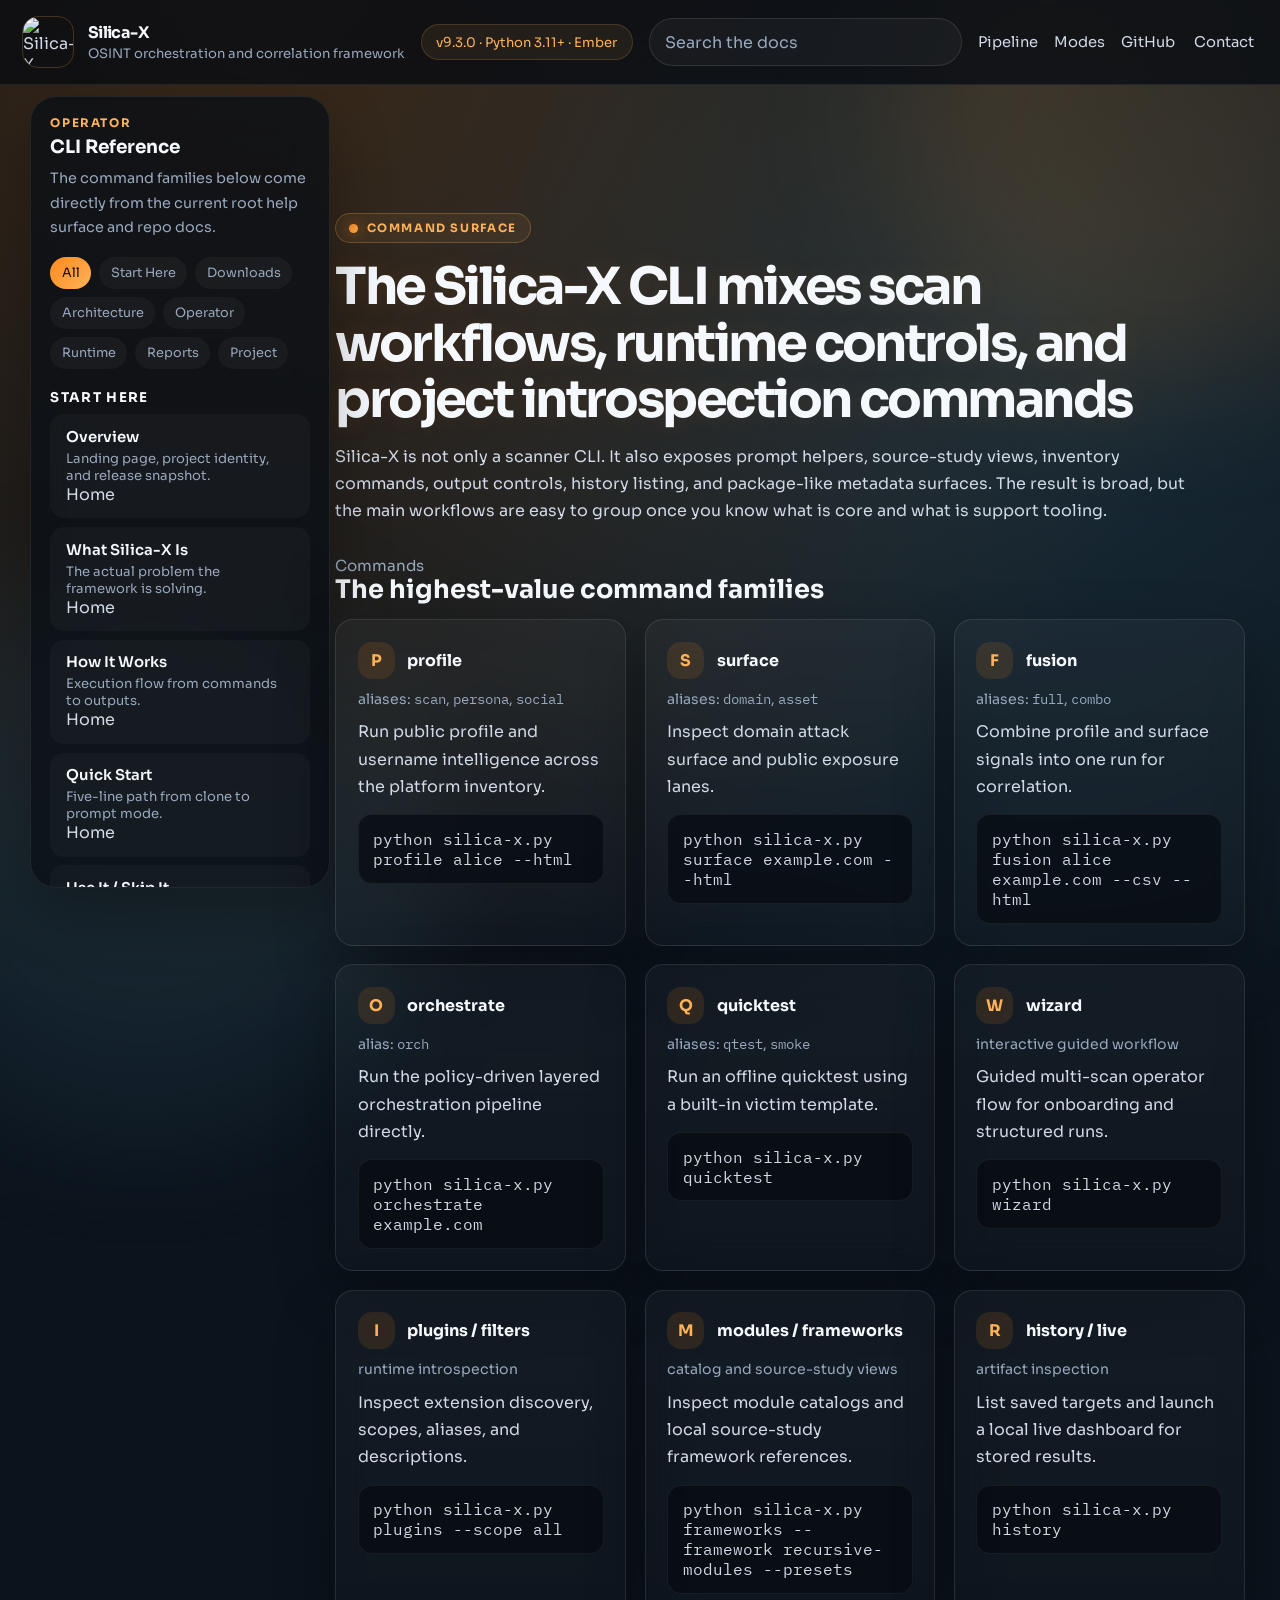
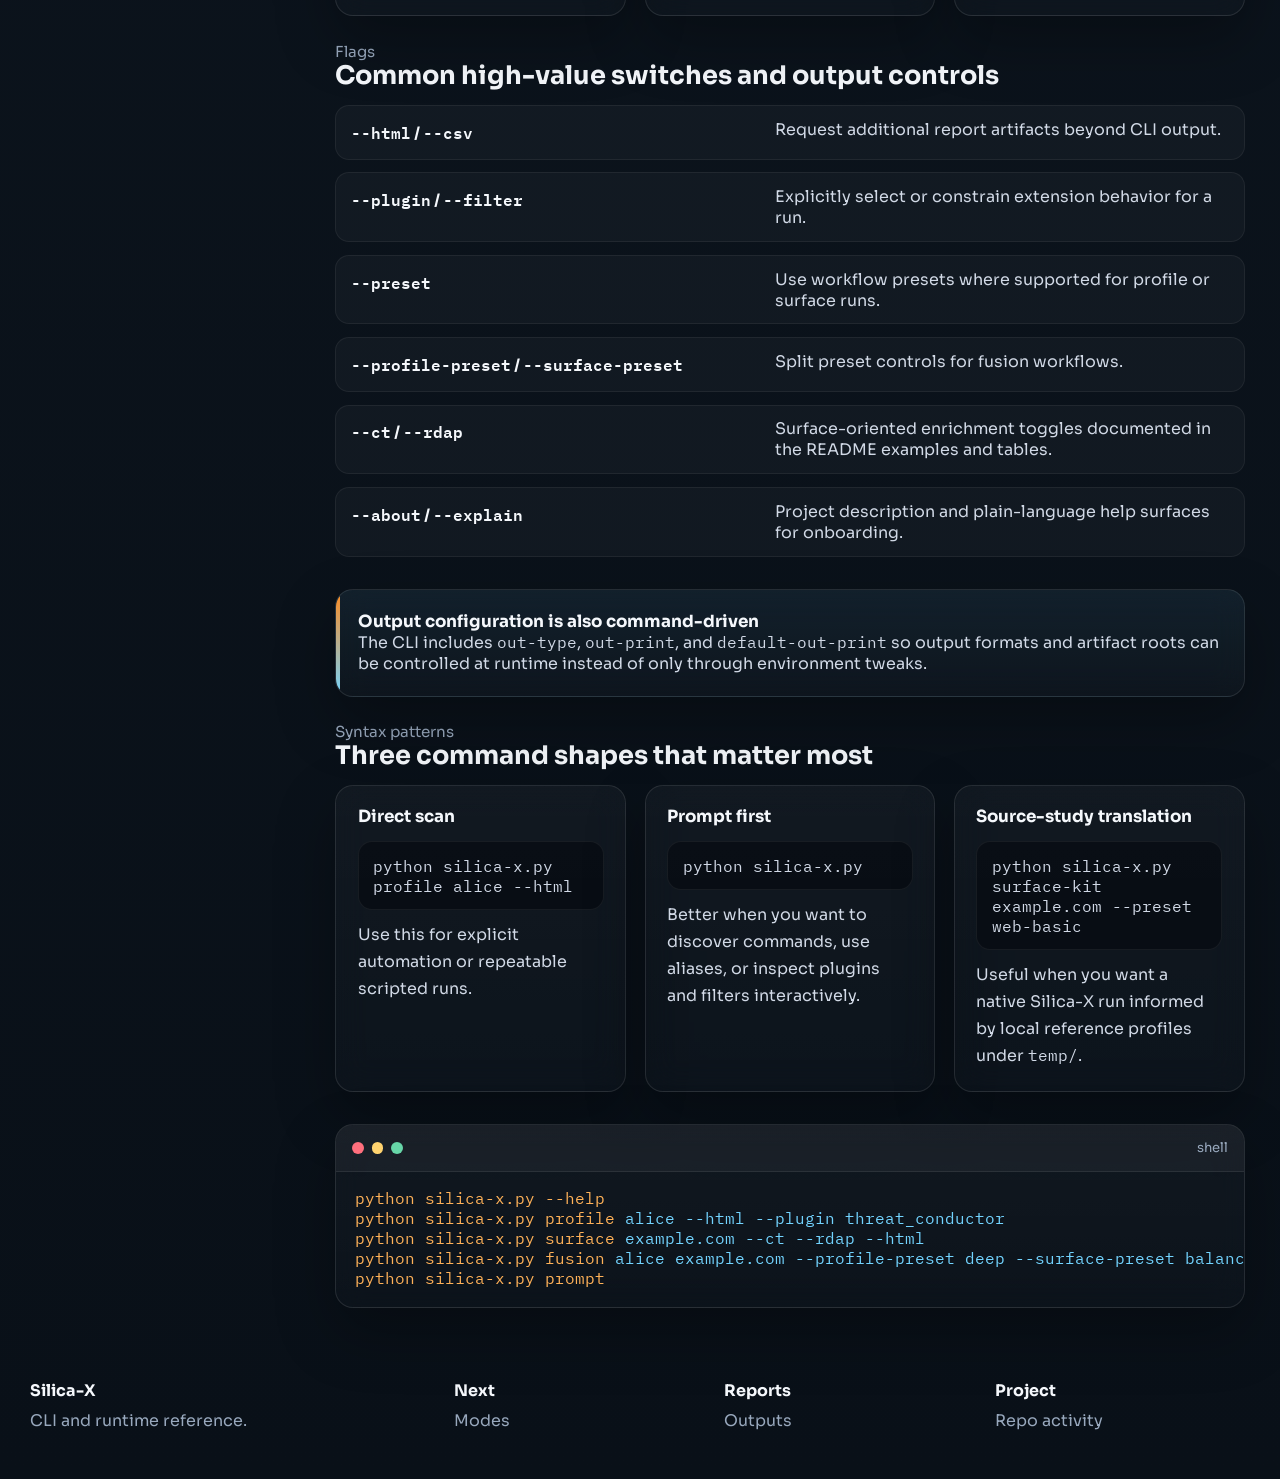
==== commit 6ad4c570: "Website development" ====
--- a/docs/website/cli-reference.html
+++ b/docs/website/cli-reference.html
@@ -49,9 +49,11 @@
 </header>
 
 <nav id="sidebar" aria-label="Documentation navigation">
-  <div class="sidebar-kicker">Operator</div>
-  <h2 class="sidebar-title">CLI Reference</h2>
-  <p class="sidebar-note">The command families below come directly from the current root help surface and repo docs.</p>
+  <div class="sidebar-panel-head">
+    <div class="sidebar-kicker">Operator</div>
+    <h2 class="sidebar-title">CLI Reference</h2>
+    <p class="sidebar-note">The command families below come directly from the current root help surface and repo docs.</p>
+  </div>
   <div id="sidebar-tabs" class="sidebar-tabs"></div>
   <div id="sidebar-nav"></div>
 </nav>
@@ -204,8 +206,8 @@
 <script src="js/features/sidebar.js"></script>
 <script src="js/features/search.js"></script>
 <script src="js/features/workflow-visual.js"></script>
+<script src="js/features/easter-eggs.js"></script>
 <script src="js/features/development-feed.js"></script>
 <script src="js/bootstrap/app.js"></script>
 </body>
 </html>
-
--- a/docs/website/css/layout/content.css
+++ b/docs/website/css/layout/content.css
@@ -1,17 +1,24 @@
 #main {
-  max-width: var(--site-width);
-  margin: 0 auto;
-  padding: 2rem 1.2rem 3rem calc(var(--sidebar-width) + 2.8rem);
+  margin: calc(var(--topbar-height) + 0.6rem) 0 0 var(--sidebar-width);
+  padding: 1.8rem 2.2rem 3rem;
+}
+
+#main > * {
+  max-width: min(var(--site-width), calc(100vw - var(--sidebar-width) - 4.4rem));
+  margin-left: auto;
+  margin-right: auto;
 }
 
 .page-intro {
   margin-bottom: 2rem;
+  padding-top: 0.35rem;
 }
 
 .page-title {
   margin-top: 1rem;
   font-size: clamp(2rem, 4vw, 3.3rem);
   letter-spacing: -0.05em;
+  text-shadow: 0 0 24px rgba(255, 138, 29, 0.1);
 }
 
 .page-copy {
@@ -56,7 +63,7 @@
   position: relative;
   padding: 1.15rem 1.2rem 1.15rem 1.4rem;
   border-radius: 18px;
-  border: 1px solid rgba(255, 255, 255, 0.08);
+  border: 1px solid rgba(255, 176, 90, 0.08);
   background: rgba(255, 255, 255, 0.03);
 }
 
@@ -93,7 +100,7 @@
 .quote-card {
   padding: 1.35rem 1.45rem;
   border-radius: var(--radius-md);
-  border: 1px solid rgba(255, 255, 255, 0.08);
+  border: 1px solid rgba(255, 176, 90, 0.1);
   background: linear-gradient(135deg, rgba(255, 138, 29, 0.12), rgba(115, 212, 255, 0.06));
 }
 
@@ -124,7 +131,7 @@
   padding: 0.85rem 0.9rem;
   border-radius: 14px;
   background: rgba(255, 255, 255, 0.03);
-  border: 1px solid rgba(255, 255, 255, 0.06);
+  border: 1px solid rgba(255, 176, 90, 0.08);
 }
 
 .directory-name {
@@ -143,7 +150,7 @@
   padding: 0.55rem 0.85rem;
   border-radius: 999px;
   background: rgba(255, 255, 255, 0.05);
-  border: 1px solid rgba(255, 255, 255, 0.08);
+  border: 1px solid rgba(255, 176, 90, 0.1);
 }
 
 .alert-inline {
@@ -153,4 +160,3 @@
   color: var(--warn);
   font-size: 0.88rem;
 }
-
--- a/docs/website/css/layout/responsive.css
+++ b/docs/website/css/layout/responsive.css
@@ -20,6 +20,11 @@
     grid-template-columns: auto 1fr auto;
   }
 
+  #topbar-brand {
+    border-right: 0;
+    padding-right: 0;
+  }
+
   #topbar-version {
     display: none;
   }
@@ -35,14 +40,31 @@
 
   #sidebar {
     z-index: 45;
-    left: 1rem;
+    left: 0;
     width: min(84vw, 320px);
+    top: var(--topbar-height);
+    bottom: 0;
     transform: translateX(calc(-100% - 2rem));
     transition: transform 200ms ease;
   }
 
   #main {
+    margin-left: 0;
+    margin-top: calc(var(--topbar-height) + 0.6rem);
     padding-left: 1.2rem;
+  }
+
+  #main > * {
+    max-width: none;
+  }
+
+  .footer.shell {
+    margin-left: 0;
+    padding-inline: 1.2rem;
+  }
+
+  .footer-grid {
+    max-width: none;
   }
 }
 
@@ -72,6 +94,7 @@
   #topbar {
     grid-template-columns: 1fr auto;
     gap: 0.85rem;
+    padding-inline: 1rem;
   }
 
   .topbar-search {
@@ -101,4 +124,13 @@
   .section-links {
     flex-direction: column;
   }
+
+  #main {
+    padding-right: 1rem;
+    padding-left: 1rem;
+  }
+
+  .footer.shell {
+    padding-inline: 1rem;
+  }
 }
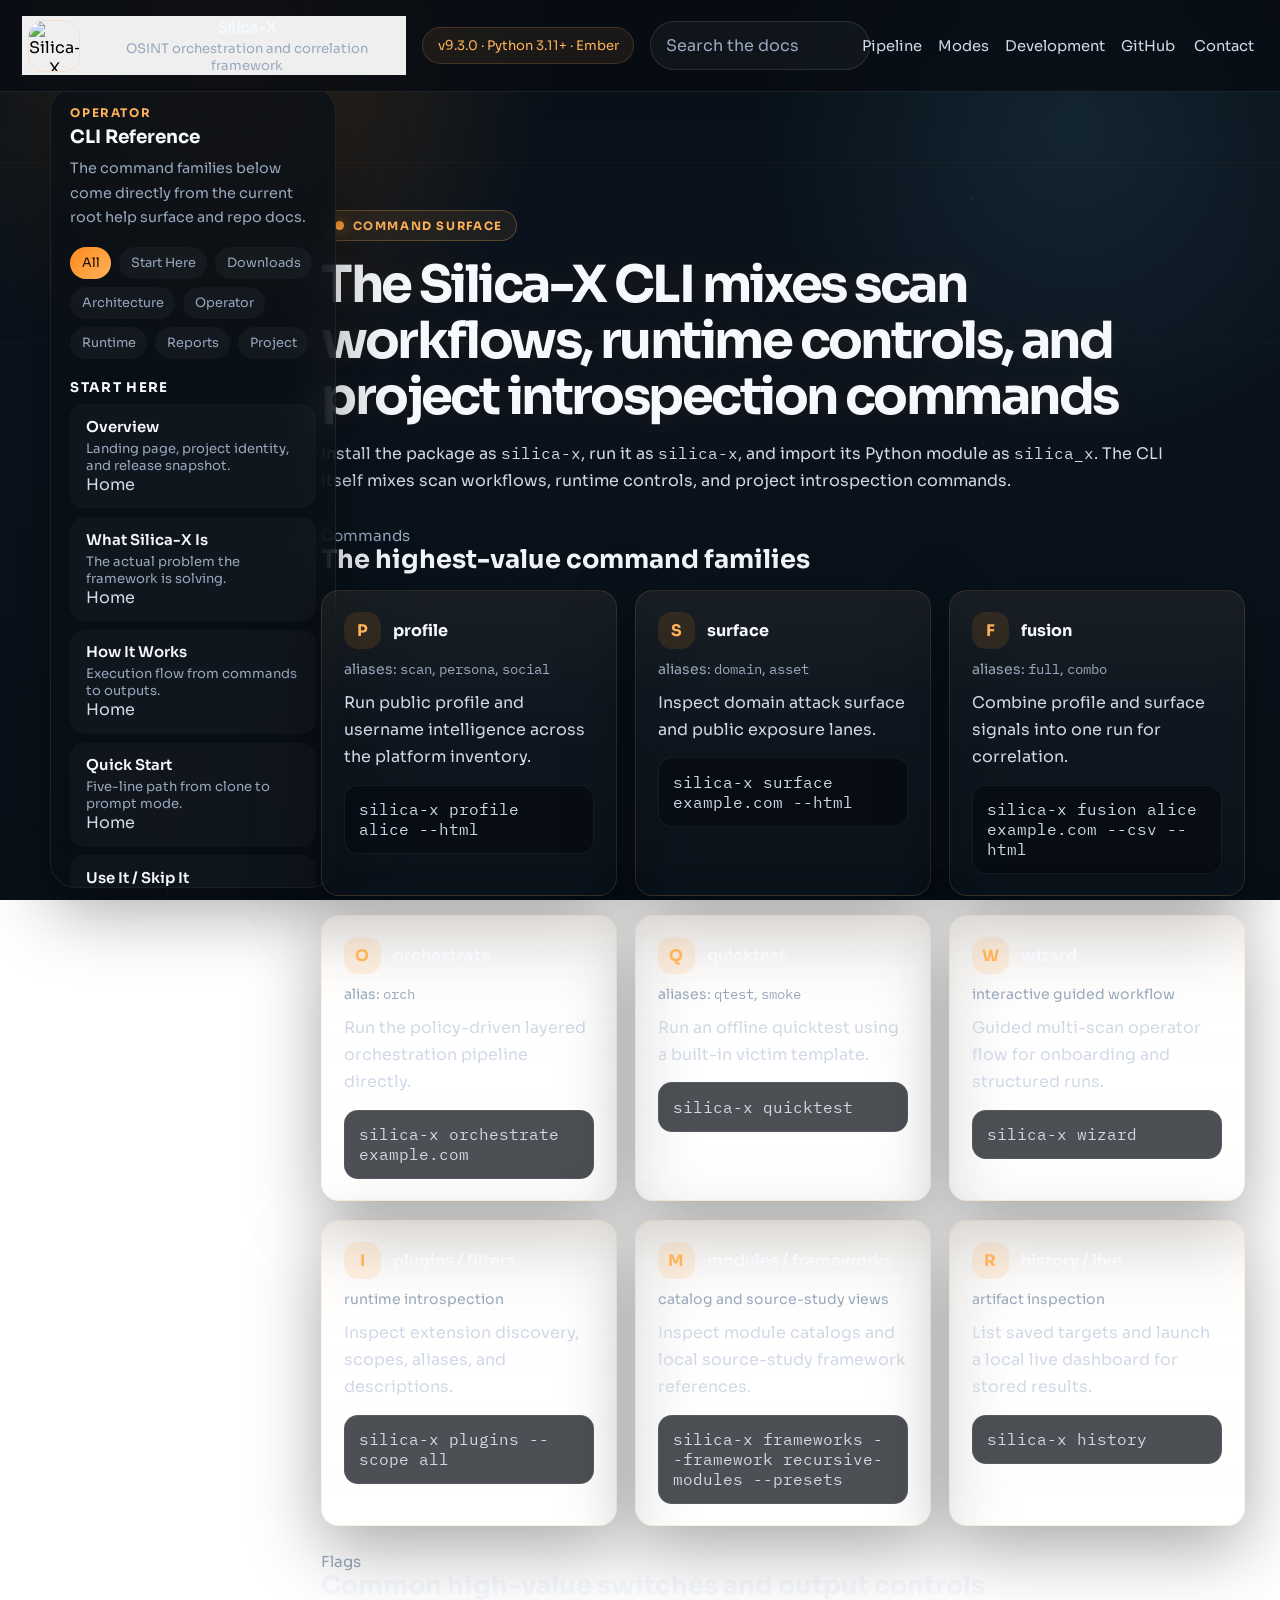
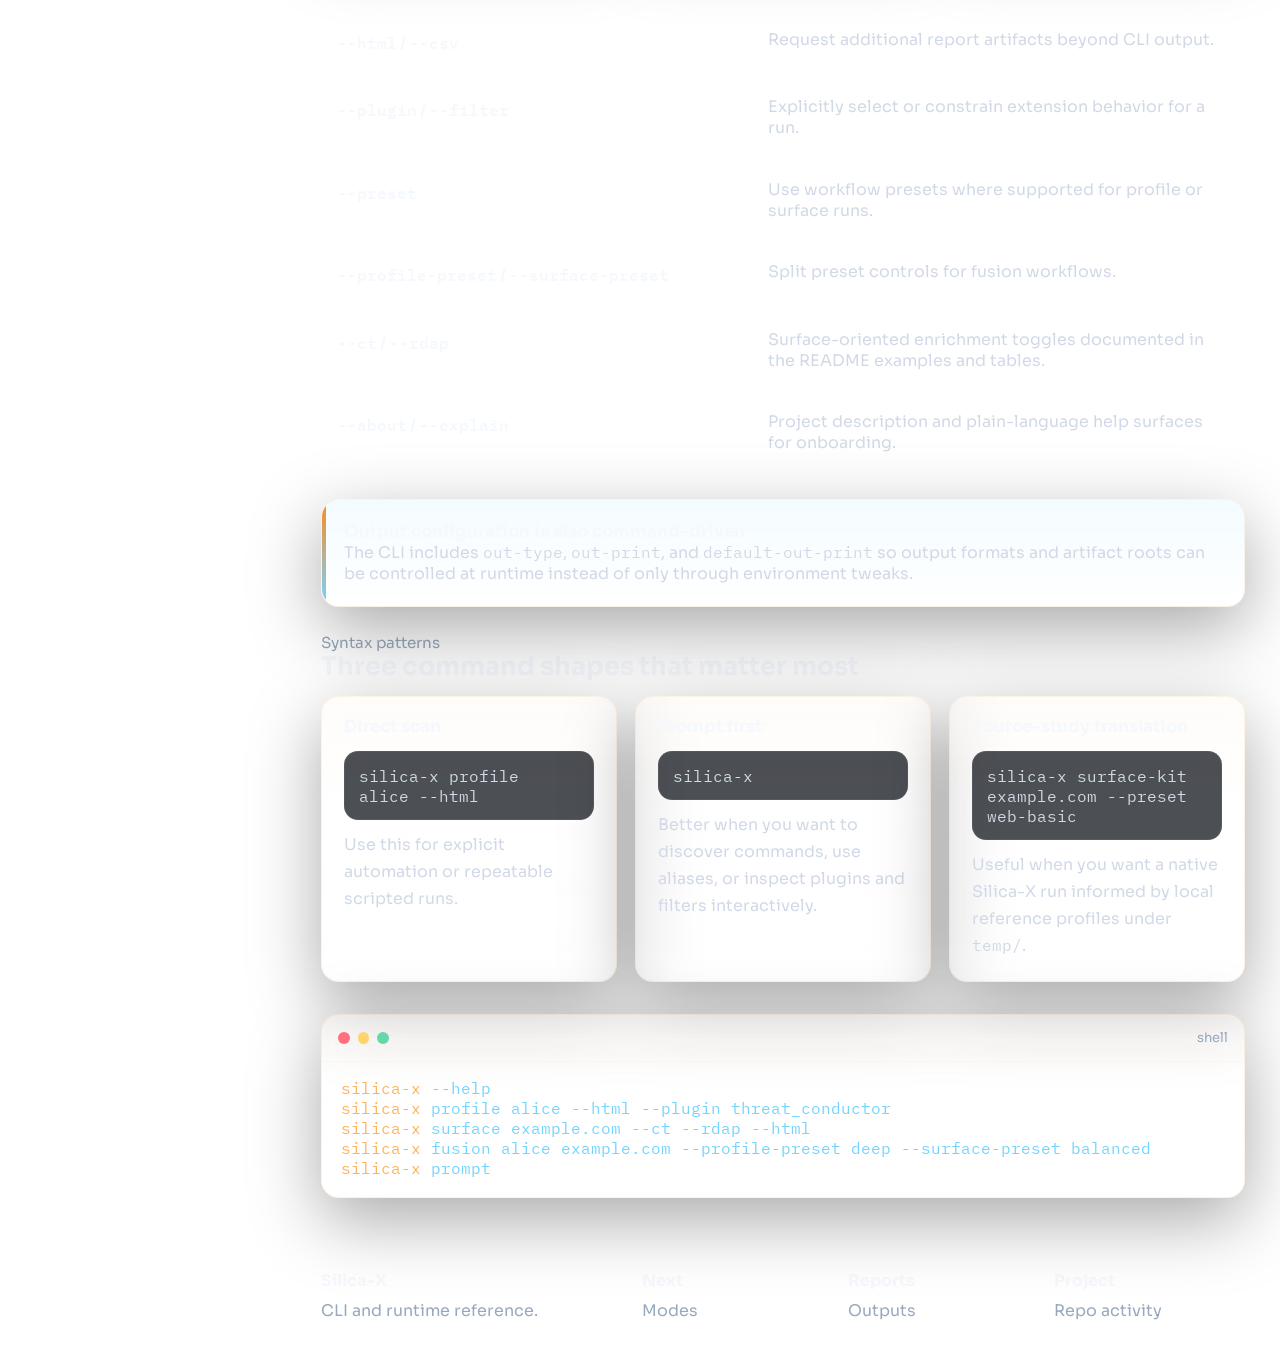
==== commit 7c2e6463: "Modifications" ====
--- a/docs/website/cli-reference.html
+++ b/docs/website/cli-reference.html
@@ -21,13 +21,13 @@
 </head>
 <body data-page="cli-reference.html" data-default-section="commands">
 <header id="topbar">
-  <a id="topbar-brand" href="index.html">
+  <button id="topbar-brand" type="button" aria-label="Silica-X brand console trigger">
     <img src="web_assets/media/silica-x-web.png" alt="Silica-X logo">
     <span id="topbar-brand-text">
       <span id="topbar-name">Silica-X</span>
       <span id="topbar-tagline">OSINT orchestration and correlation framework</span>
     </span>
-  </a>
+  </button>
   <div id="topbar-version">v9.3.0 · Python 3.11+ · Ember</div>
   <div class="topbar-search">
     <input id="docs-search-input" type="search" placeholder="Search the docs">
@@ -36,6 +36,7 @@
   <div id="topbar-links">
     <a href="workflow.html#pipeline">Pipeline</a>
     <a href="modes.html#prompt-mode">Modes</a>
+    <a href="development.html#development-home">Development</a>
     <a href="https://github.com/voltsparx/Silica-X" target="_blank" rel="noreferrer">GitHub</a>
     <div class="contact-wrap">
       <button id="contact-toggle" class="contact-toggle" type="button" aria-expanded="false">Contact</button>
@@ -63,7 +64,7 @@
   <header class="page-intro">
     <div class="eyebrow">Command Surface</div>
     <h1 class="page-title">The Silica-X CLI mixes scan workflows, runtime controls, and project introspection commands</h1>
-    <p class="page-copy">Silica-X is not only a scanner CLI. It also exposes prompt helpers, source-study views, inventory commands, output controls, history listing, and package-like metadata surfaces. The result is broad, but the main workflows are easy to group once you know what is core and what is support tooling.</p>
+    <p class="page-copy">Install the package as <span class="mono">silica-x</span>, run it as <span class="mono">silica-x</span>, and import its Python module as <span class="mono">silica_x</span>. The CLI itself mixes scan workflows, runtime controls, and project introspection commands.</p>
   </header>
 
   <section id="commands" class="page-section section-anchor">
@@ -78,55 +79,55 @@
         <div class="command-card-head"><span class="icon-chip">P</span><div class="command-name">profile</div></div>
         <div class="command-aliases">aliases: <span class="mono">scan</span>, <span class="mono">persona</span>, <span class="mono">social</span></div>
         <div class="card-copy"><p>Run public profile and username intelligence across the platform inventory.</p></div>
-        <div class="command-snippet mono">python silica-x.py profile alice --html</div>
+        <div class="command-snippet mono">silica-x profile alice --html</div>
       </article>
       <article class="card">
         <div class="command-card-head"><span class="icon-chip">S</span><div class="command-name">surface</div></div>
         <div class="command-aliases">aliases: <span class="mono">domain</span>, <span class="mono">asset</span></div>
         <div class="card-copy"><p>Inspect domain attack surface and public exposure lanes.</p></div>
-        <div class="command-snippet mono">python silica-x.py surface example.com --html</div>
+        <div class="command-snippet mono">silica-x surface example.com --html</div>
       </article>
       <article class="card">
         <div class="command-card-head"><span class="icon-chip">F</span><div class="command-name">fusion</div></div>
         <div class="command-aliases">aliases: <span class="mono">full</span>, <span class="mono">combo</span></div>
         <div class="card-copy"><p>Combine profile and surface signals into one run for correlation.</p></div>
-        <div class="command-snippet mono">python silica-x.py fusion alice example.com --csv --html</div>
+        <div class="command-snippet mono">silica-x fusion alice example.com --csv --html</div>
       </article>
       <article class="card">
         <div class="command-card-head"><span class="icon-chip">O</span><div class="command-name">orchestrate</div></div>
         <div class="command-aliases">alias: <span class="mono">orch</span></div>
         <div class="card-copy"><p>Run the policy-driven layered orchestration pipeline directly.</p></div>
-        <div class="command-snippet mono">python silica-x.py orchestrate example.com</div>
+        <div class="command-snippet mono">silica-x orchestrate example.com</div>
       </article>
       <article class="card">
         <div class="command-card-head"><span class="icon-chip">Q</span><div class="command-name">quicktest</div></div>
         <div class="command-aliases">aliases: <span class="mono">qtest</span>, <span class="mono">smoke</span></div>
         <div class="card-copy"><p>Run an offline quicktest using a built-in victim template.</p></div>
-        <div class="command-snippet mono">python silica-x.py quicktest</div>
+        <div class="command-snippet mono">silica-x quicktest</div>
       </article>
       <article class="card">
         <div class="command-card-head"><span class="icon-chip">W</span><div class="command-name">wizard</div></div>
         <div class="command-aliases">interactive guided workflow</div>
         <div class="card-copy"><p>Guided multi-scan operator flow for onboarding and structured runs.</p></div>
-        <div class="command-snippet mono">python silica-x.py wizard</div>
+        <div class="command-snippet mono">silica-x wizard</div>
       </article>
       <article class="card">
         <div class="command-card-head"><span class="icon-chip">I</span><div class="command-name">plugins / filters</div></div>
         <div class="command-aliases">runtime introspection</div>
         <div class="card-copy"><p>Inspect extension discovery, scopes, aliases, and descriptions.</p></div>
-        <div class="command-snippet mono">python silica-x.py plugins --scope all</div>
+        <div class="command-snippet mono">silica-x plugins --scope all</div>
       </article>
       <article class="card">
         <div class="command-card-head"><span class="icon-chip">M</span><div class="command-name">modules / frameworks</div></div>
         <div class="command-aliases">catalog and source-study views</div>
         <div class="card-copy"><p>Inspect module catalogs and local source-study framework references.</p></div>
-        <div class="command-snippet mono">python silica-x.py frameworks --framework recursive-modules --presets</div>
+        <div class="command-snippet mono">silica-x frameworks --framework recursive-modules --presets</div>
       </article>
       <article class="card">
         <div class="command-card-head"><span class="icon-chip">R</span><div class="command-name">history / live</div></div>
         <div class="command-aliases">artifact inspection</div>
         <div class="card-copy"><p>List saved targets and launch a local live dashboard for stored results.</p></div>
-        <div class="command-snippet mono">python silica-x.py history</div>
+        <div class="command-snippet mono">silica-x history</div>
       </article>
     </div>
   </section>
@@ -162,17 +163,17 @@
     <div class="grid-3">
       <article class="card">
         <h3 class="card-title">Direct scan</h3>
-        <div class="command-snippet mono">python silica-x.py profile alice --html</div>
+        <div class="command-snippet mono">silica-x profile alice --html</div>
         <div class="card-copy"><p>Use this for explicit automation or repeatable scripted runs.</p></div>
       </article>
       <article class="card">
         <h3 class="card-title">Prompt first</h3>
-        <div class="command-snippet mono">python silica-x.py</div>
+        <div class="command-snippet mono">silica-x</div>
         <div class="card-copy"><p>Better when you want to discover commands, use aliases, or inspect plugins and filters interactively.</p></div>
       </article>
       <article class="card">
         <h3 class="card-title">Source-study translation</h3>
-        <div class="command-snippet mono">python silica-x.py surface-kit example.com --preset web-basic</div>
+        <div class="command-snippet mono">silica-x surface-kit example.com --preset web-basic</div>
         <div class="card-copy"><p>Useful when you want a native Silica-X run informed by local reference profiles under <span class="mono">temp/</span>.</p></div>
       </article>
     </div>
@@ -183,11 +184,11 @@
         <span class="code-dot"></span>
         <span class="code-lang">shell</span>
       </div>
-      <pre class="code-body"><span class="cmd">python silica-x.py --help</span>
-<span class="cmd">python silica-x.py profile</span> <span class="arg">alice --html --plugin threat_conductor</span>
-<span class="cmd">python silica-x.py surface</span> <span class="arg">example.com --ct --rdap --html</span>
-<span class="cmd">python silica-x.py fusion</span> <span class="arg">alice example.com --profile-preset deep --surface-preset balanced</span>
-<span class="cmd">python silica-x.py prompt</span></pre>
+      <pre class="code-body"><span class="cmd">silica-x</span> <span class="arg">--help</span>
+<span class="cmd">silica-x</span> <span class="arg">profile alice --html --plugin threat_conductor</span>
+<span class="cmd">silica-x</span> <span class="arg">surface example.com --ct --rdap --html</span>
+<span class="cmd">silica-x</span> <span class="arg">fusion alice example.com --profile-preset deep --surface-preset balanced</span>
+<span class="cmd">silica-x</span> <span class="arg">prompt</span></pre>
     </article>
   </section>
 </main>
--- a/docs/website/css/core/base.css
+++ b/docs/website/css/core/base.css
@@ -1,29 +1,33 @@
 :root {
-  --bg-0: #090d12;
-  --bg-1: #0f1620;
-  --bg-2: #15212e;
-  --bg-3: rgba(21, 33, 46, 0.76);
-  --panel: rgba(12, 19, 28, 0.86);
-  --panel-strong: rgba(17, 27, 39, 0.96);
+  --bg-0: #081018;
+  --bg-1: #0d151f;
+  --bg-2: #111d2a;
+  --bg-3: rgba(17, 29, 42, 0.82);
+  --panel: rgba(9, 16, 24, 0.92);
+  --panel-strong: rgba(12, 22, 32, 0.98);
   --panel-soft: rgba(255, 255, 255, 0.04);
-  --line: rgba(255, 255, 255, 0.1);
-  --line-strong: rgba(255, 171, 86, 0.3);
+  --line: rgba(255, 176, 90, 0.14);
+  --line-strong: rgba(255, 171, 86, 0.34);
   --text-0: #f5f8fc;
   --text-1: #d1d9e6;
   --text-2: #98a8bd;
   --ember: #ff8a1d;
   --ember-2: #ffb259;
+  --ember-3: #ffd29a;
   --cyan: #73d4ff;
   --mint: #67d6a8;
   --rose: #ff8d99;
   --warn: #ffd36f;
-  --shadow: 0 24px 60px rgba(0, 0, 0, 0.28);
+  --shadow: 0 22px 70px rgba(0, 0, 0, 0.34);
   --radius-lg: 28px;
   --radius-md: 18px;
   --radius-sm: 12px;
-  --site-width: 1220px;
-  --sidebar-width: 300px;
-  --topbar-height: 84px;
+  --site-width: 1180px;
+  --sidebar-width: 286px;
+  --topbar-height: 74px;
+  --scanline: rgba(255, 176, 90, 0.024);
+  --circuit: rgba(255, 165, 76, 0.065);
+  --circuit-strong: rgba(255, 186, 112, 0.12);
 }
 
 * {
@@ -40,34 +44,41 @@
   color: var(--text-1);
   font-family: "Sora", sans-serif;
   background:
-    radial-gradient(circle at 20% 0%, rgba(255, 138, 29, 0.2), transparent 32%),
-    radial-gradient(circle at 80% 10%, rgba(115, 212, 255, 0.14), transparent 26%),
-    linear-gradient(180deg, #091017 0%, #0c141d 30%, #091018 100%);
+    radial-gradient(circle at 18% 8%, rgba(255, 138, 29, 0.17), transparent 24%),
+    radial-gradient(circle at 84% 14%, rgba(115, 212, 255, 0.1), transparent 24%),
+    linear-gradient(90deg, transparent 0 7%, var(--scanline) 7% 7.1%, transparent 7.1% 13%, var(--scanline) 13% 13.1%, transparent 13.1% 100%),
+    linear-gradient(180deg, #071018 0%, #0a131d 38%, #081018 100%);
+  background-attachment: fixed;
+  overflow-x: hidden;
 }
 
 body::before,
 body::after {
   content: "";
   position: fixed;
-  inset: auto;
-  width: 34rem;
-  height: 34rem;
-  border-radius: 999px;
-  filter: blur(70px);
+  inset: 0;
   pointer-events: none;
   z-index: -1;
 }
 
 body::before {
-  top: -10rem;
-  right: -10rem;
-  background: rgba(255, 138, 29, 0.13);
+  background:
+    linear-gradient(90deg, transparent 0 12%, var(--circuit) 12% 12.14%, transparent 12.14% 24%, var(--circuit) 24% 24.14%, transparent 24.14% 100%),
+    linear-gradient(180deg, transparent 0 18%, var(--circuit) 18% 18.14%, transparent 18.14% 38%, var(--circuit) 38% 38.14%, transparent 38.14% 100%),
+    radial-gradient(circle at 12% 18%, var(--circuit-strong) 0 2px, transparent 2px),
+    radial-gradient(circle at 24% 38%, var(--circuit) 0 2px, transparent 2px),
+    radial-gradient(circle at 76% 22%, var(--circuit) 0 2px, transparent 2px),
+    radial-gradient(circle at 88% 68%, var(--circuit-strong) 0 2px, transparent 2px);
+  mask-image: linear-gradient(180deg, rgba(0, 0, 0, 0.78), rgba(0, 0, 0, 0.34));
+  opacity: 0.92;
 }
 
 body::after {
-  bottom: -14rem;
-  left: -8rem;
-  background: rgba(115, 212, 255, 0.08);
+  background:
+    radial-gradient(circle at 20% 10%, rgba(255, 138, 29, 0.17), transparent 0 18%),
+    radial-gradient(circle at 80% 80%, rgba(255, 138, 29, 0.1), transparent 0 16%),
+    radial-gradient(circle at 72% 8%, rgba(115, 212, 255, 0.08), transparent 0 14%);
+  filter: blur(36px);
 }
 
 img {
@@ -102,6 +113,7 @@
   margin: 0;
   color: var(--text-0);
   line-height: 1.1;
+  font-family: "Sora", sans-serif;
 }
 
 p,
@@ -158,7 +170,9 @@
 .feed-card,
 .metric-card,
 .download-card {
-  background: linear-gradient(180deg, rgba(255, 255, 255, 0.035), rgba(255, 255, 255, 0.015));
+  background:
+    linear-gradient(180deg, rgba(255, 255, 255, 0.035), rgba(255, 255, 255, 0.015)),
+    linear-gradient(180deg, rgba(255, 176, 90, 0.03), transparent 40%);
   border: 1px solid var(--line);
   border-radius: var(--radius-md);
   box-shadow: var(--shadow);
@@ -226,6 +240,25 @@
   margin-top: 1rem;
   font-size: clamp(2.6rem, 5vw, 4.6rem);
   letter-spacing: -0.05em;
+  text-shadow: 0 0 30px rgba(255, 138, 29, 0.12);
+}
+
+.hero-title-mark {
+  display: inline-flex;
+  align-items: center;
+  justify-content: center;
+  width: 0.92em;
+  height: 0.92em;
+  margin-left: 0.22em;
+  vertical-align: 0.02em;
+  border-radius: 16px;
+  box-shadow: 0 0 18px rgba(255, 138, 29, 0.18);
+}
+
+.hero-title-mark img {
+  width: 100%;
+  height: 100%;
+  object-fit: contain;
 }
 
 .hero-subtitle {
@@ -250,10 +283,150 @@
 }
 
 .hero-logo-frame {
+  position: relative;
+  isolation: isolate;
+  display: grid;
+  place-items: center;
   border-radius: calc(var(--radius-md) - 4px);
   overflow: hidden;
   border: 1px solid rgba(255, 171, 86, 0.18);
   background: radial-gradient(circle at center, rgba(255, 138, 29, 0.2), transparent 58%), rgba(255, 255, 255, 0.02);
+}
+
+.hero-logo-frame::before,
+.hero-logo-frame::after {
+  content: "";
+  position: absolute;
+  left: 50%;
+  top: 50%;
+  opacity: 0;
+  pointer-events: none;
+  transition: opacity 220ms ease, transform 220ms ease, filter 220ms ease;
+}
+
+.hero-logo-frame::before {
+  width: 88px;
+  height: 88px;
+  border-radius: 999px;
+  transform: translate(-50%, -50%) scale(0.76);
+  background:
+    radial-gradient(circle at center, rgba(255, 214, 150, 0.88) 0 11%, rgba(255, 138, 29, 0.48) 28%, rgba(255, 138, 29, 0.14) 52%, transparent 74%);
+  box-shadow:
+    0 0 0 1px rgba(255, 176, 90, 0.16),
+    0 0 20px rgba(255, 138, 29, 0.24);
+  z-index: 0;
+}
+
+.hero-logo-frame::after {
+  width: 80%;
+  height: 80%;
+  transform: translate(-50%, -50%) scale(0.9);
+  background:
+    linear-gradient(90deg, transparent 0 16%, rgba(255, 176, 90, 0.32) 16% 16.8%, transparent 16.8% 34%, rgba(255, 176, 90, 0.18) 34% 34.8%, transparent 34.8% 100%),
+    linear-gradient(180deg, transparent 0 18%, rgba(255, 176, 90, 0.26) 18% 18.8%, transparent 18.8% 42%, rgba(255, 176, 90, 0.16) 42% 42.8%, transparent 42.8% 100%),
+    radial-gradient(circle at 26% 35%, rgba(255, 186, 112, 0.85) 0 2px, transparent 2px),
+    radial-gradient(circle at 72% 64%, rgba(255, 186, 112, 0.65) 0 2px, transparent 2px),
+    radial-gradient(circle at 54% 22%, rgba(255, 186, 112, 0.45) 0 2px, transparent 2px);
+  filter: drop-shadow(0 0 7px rgba(255, 138, 29, 0.16));
+  z-index: 0;
+}
+
+.hero-logo-frame img,
+#topbar-brand img {
+  transition: transform 180ms ease, filter 180ms ease;
+}
+
+.hero-logo-frame img {
+  cursor: pointer;
+  transform-origin: center;
+  position: relative;
+  z-index: 1;
+}
+
+.hero-logo-frame img.egg-hero-spin {
+  animation: egg-hero-spin 620ms cubic-bezier(0.22, 1, 0.36, 1) 1;
+}
+
+.hero-logo-frame img.egg-hero-hidden {
+  opacity: 0;
+}
+
+.hero-logo-frame.egg-circuit-live::before,
+.hero-logo-frame.egg-circuit-live::after {
+  opacity: 1;
+}
+
+.hero-logo-frame.egg-circuit-live::before {
+  transform: translate(-50%, -50%) scale(1);
+}
+
+.hero-logo-frame.egg-circuit-live::after {
+  transform: translate(-50%, -50%) scale(1);
+}
+
+.hero-logo-frame.egg-circuit-armed::before,
+.hero-logo-frame.egg-circuit-armed::after {
+  opacity: 1;
+}
+
+.hero-logo-frame.egg-circuit-armed::before {
+  animation: egg-circuit-core 1.1s ease-in-out infinite alternate;
+  filter: drop-shadow(0 0 18px rgba(255, 138, 29, 0.4));
+}
+
+.hero-logo-frame.egg-circuit-armed::after {
+  animation: egg-circuit-grid 1.5s linear infinite;
+  filter: drop-shadow(0 0 14px rgba(255, 138, 29, 0.34));
+}
+
+.egg-ninja-star-shell {
+  position: fixed;
+  z-index: 97;
+  pointer-events: none;
+  will-change: left, top;
+}
+
+.egg-ninja-star {
+  width: 100%;
+  height: 100%;
+  transform-origin: center;
+  will-change: transform, filter;
+  filter: drop-shadow(0 0 24px rgba(255, 138, 29, 0.42));
+}
+
+.egg-ninja-star.egg-ninja-charge {
+  animation: egg-ninja-charge 180ms linear infinite;
+}
+
+.egg-logo-pulse {
+  animation: egg-logo-pulse 820ms cubic-bezier(0.16, 1, 0.3, 1) 1;
+}
+
+@keyframes egg-hero-spin {
+  0% { transform: rotate(0deg) scale(1); filter: drop-shadow(0 0 0 rgba(255, 138, 29, 0)); }
+  38% { transform: rotate(420deg) scale(1.06); filter: drop-shadow(0 0 14px rgba(255, 138, 29, 0.45)); }
+  100% { transform: rotate(720deg) scale(1); filter: drop-shadow(0 0 0 rgba(255, 138, 29, 0)); }
+}
+
+@keyframes egg-circuit-core {
+  from { transform: translate(-50%, -50%) scale(1); opacity: 0.94; }
+  to { transform: translate(-50%, -50%) scale(1.08); opacity: 1; }
+}
+
+@keyframes egg-circuit-grid {
+  from { transform: translate(-50%, -50%) scale(1) rotate(0deg); }
+  to { transform: translate(-50%, -50%) scale(1.04) rotate(12deg); }
+}
+
+@keyframes egg-ninja-charge {
+  from { transform: rotate(0deg) scale(1.02); filter: drop-shadow(0 0 12px rgba(255, 138, 29, 0.34)); }
+  to { transform: rotate(1080deg) scale(1.08); filter: drop-shadow(0 0 30px rgba(255, 138, 29, 0.58)); }
+}
+
+@keyframes egg-logo-pulse {
+  0% { transform: scale(1) rotate(0deg); filter: drop-shadow(0 0 0 rgba(255, 138, 29, 0)); }
+  35% { transform: scale(1.08) rotate(7deg); filter: drop-shadow(0 0 16px rgba(255, 138, 29, 0.55)); }
+  100% { transform: scale(1) rotate(0deg); filter: drop-shadow(0 0 0 rgba(255, 138, 29, 0)); }
 }
 
 .hero-logo-note {
@@ -271,8 +444,8 @@
 .badge {
   padding: 0.65rem 0.85rem;
   border-radius: 999px;
-  background: rgba(255, 255, 255, 0.05);
-  border: 1px solid rgba(255, 255, 255, 0.08);
+  background: rgba(255, 255, 255, 0.04);
+  border: 1px solid rgba(255, 176, 90, 0.12);
   color: var(--text-0);
   font-size: 0.85rem;
 }
@@ -316,7 +489,7 @@
 }
 
 .btn-secondary {
-  background: rgba(255, 255, 255, 0.05);
+  background: rgba(255, 255, 255, 0.04);
 }
 
 .btn-ghost {
@@ -434,7 +607,7 @@
   padding: 0.9rem 1rem;
   border-radius: var(--radius-sm);
   background: rgba(255, 255, 255, 0.03);
-  border: 1px solid rgba(255, 255, 255, 0.06);
+  border: 1px solid rgba(255, 176, 90, 0.08);
 }
 
 .list-label {
@@ -461,7 +634,7 @@
 
 .table-card tbody td {
   padding: 0.9rem 0;
-  border-top: 1px solid rgba(255, 255, 255, 0.08);
+  border-top: 1px solid rgba(255, 176, 90, 0.08);
   vertical-align: top;
 }
 
@@ -475,7 +648,7 @@
   align-items: center;
   gap: 0.5rem;
   padding: 0.9rem 1rem;
-  border-bottom: 1px solid rgba(255, 255, 255, 0.08);
+  border-bottom: 1px solid rgba(255, 176, 90, 0.08);
   background: rgba(255, 255, 255, 0.04);
 }
 
@@ -567,13 +740,20 @@
 }
 
 .footer {
-  padding: 1.5rem 0 3rem;
   color: var(--text-2);
+}
+
+.footer.shell {
+  max-width: none;
+  margin-left: var(--sidebar-width);
+  padding: 1.5rem 2.2rem 3rem;
 }
 
 .footer-grid {
   display: grid;
   gap: 1rem;
+  max-width: min(var(--site-width), calc(100vw - var(--sidebar-width) - 4.4rem));
+  margin: 0 auto;
   grid-template-columns: 1.6fr 1fr 1fr 1fr;
 }
 
@@ -591,7 +771,101 @@
 .empty-state {
   padding: 1rem;
   border-radius: var(--radius-sm);
-  border: 1px dashed rgba(255, 255, 255, 0.16);
+  border: 1px dashed rgba(255, 176, 90, 0.16);
   color: var(--text-2);
 }
 
+.egg-toast {
+  position: fixed;
+  right: 18px;
+  bottom: 18px;
+  z-index: 100;
+  max-width: min(88vw, 420px);
+  padding: 0.85rem 1rem;
+  border-radius: 14px;
+  border: 1px solid rgba(255, 176, 90, 0.22);
+  background: rgba(9, 16, 24, 0.96);
+  color: var(--text-0);
+  box-shadow: var(--shadow);
+  opacity: 0;
+  transform: translateY(8px);
+  transition: opacity 180ms ease, transform 180ms ease;
+  pointer-events: none;
+}
+
+.egg-toast.show {
+  opacity: 1;
+  transform: translateY(0);
+}
+
+.egg-toast-title {
+  display: block;
+  color: var(--ember-2);
+  font-size: 0.72rem;
+  font-weight: 700;
+  letter-spacing: 0.14em;
+  text-transform: uppercase;
+}
+
+.egg-toast-copy {
+  display: block;
+  margin-top: 0.3rem;
+  font-size: 0.9rem;
+  color: var(--text-1);
+}
+
+.egg-ribbon-layer {
+  position: fixed;
+  inset: 0;
+  overflow: hidden;
+  pointer-events: none;
+  z-index: 95;
+}
+
+.egg-ribbon {
+  position: absolute;
+  top: -12vh;
+  width: 12px;
+  height: 60px;
+  border-radius: 999px;
+  opacity: 0.96;
+  animation: egg-ribbon-fall linear forwards;
+  transform: translate3d(0, 0, 0) rotate(0deg);
+}
+
+@keyframes egg-ribbon-fall {
+  to {
+    transform: translate3d(var(--egg-drift, 0px), 120vh, 0) rotate(520deg);
+    opacity: 0;
+  }
+}
+
+body.egg-blueprint {
+  --ember: #ffb259;
+  --ember-2: #ffd29a;
+  --line: rgba(255, 210, 154, 0.18);
+}
+
+body.egg-blueprint::before {
+  opacity: 1;
+  background:
+    linear-gradient(90deg, transparent 0 10%, rgba(255, 210, 154, 0.085) 10% 10.12%, transparent 10.12% 24%, rgba(255, 210, 154, 0.085) 24% 24.12%, transparent 24.12% 100%),
+    linear-gradient(180deg, transparent 0 16%, rgba(255, 210, 154, 0.085) 16% 16.12%, transparent 16.12% 34%, rgba(255, 210, 154, 0.085) 34% 34.12%, transparent 34.12% 100%);
+}
+
+body.egg-overdrive::after {
+  filter: blur(18px);
+  background:
+    radial-gradient(circle at 20% 8%, rgba(255, 138, 29, 0.22), transparent 0 18%),
+    radial-gradient(circle at 80% 70%, rgba(255, 138, 29, 0.22), transparent 0 20%);
+}
+
+body.egg-overdrive #topbar,
+body.egg-overdrive #sidebar {
+  border-color: rgba(255, 176, 90, 0.3);
+  box-shadow: 0 0 0 1px rgba(255, 176, 90, 0.08), var(--shadow);
+}
+
+body.egg-clean-screen::before {
+  opacity: 0.16;
+}
--- a/docs/website/css/components/workflow.css
+++ b/docs/website/css/components/workflow.css
@@ -1,30 +1,68 @@
 .workflow-rail {
   display: grid;
-  gap: 0.8rem;
+  gap: 1rem;
 }
 
 .workflow-stage {
   position: relative;
-  padding: 1rem 1.05rem;
-  border-radius: 16px;
-  border: 1px solid rgba(255, 255, 255, 0.08);
-  background: rgba(255, 255, 255, 0.035);
-  transition: transform 160ms ease, border-color 160ms ease, background 160ms ease;
+  padding-left: 1.15rem;
+  border-radius: 18px;
+  border: 1px solid rgba(255, 176, 90, 0.1);
+  background: rgba(255, 255, 255, 0.025);
+  overflow: hidden;
+  transition: border-color 160ms ease, background 160ms ease, transform 160ms ease;
+}
+
+.workflow-stage::before {
+  content: "";
+  position: absolute;
+  inset: 0 auto 0 0;
+  width: 4px;
+  background: linear-gradient(180deg, rgba(255, 138, 29, 0.2), rgba(115, 212, 255, 0.26));
+}
+
+.workflow-stage::after {
+  content: "";
+  position: absolute;
+  left: 0.5rem;
+  top: 1.45rem;
+  width: 0.55rem;
+  height: 0.55rem;
+  border-radius: 999px;
+  background: linear-gradient(135deg, var(--ember), var(--ember-2));
+  box-shadow: 0 0 16px rgba(255, 138, 29, 0.38);
 }
 
 .workflow-stage:hover,
-.workflow-stage:focus-visible,
+.workflow-stage:focus-within,
 .workflow-stage.is-active {
-  transform: translateY(-2px);
-  border-color: rgba(255, 171, 86, 0.28);
-  background: rgba(255, 138, 29, 0.08);
+  border-color: rgba(255, 171, 86, 0.22);
+  background: linear-gradient(180deg, rgba(255, 138, 29, 0.06), rgba(255, 255, 255, 0.02));
+}
+
+.workflow-stage.is-active {
+  transform: translateY(-1px);
+}
+
+.workflow-stage-trigger {
+  display: block;
+  width: 100%;
+  padding: 1rem 1.05rem 1rem 1.15rem;
+  background: transparent;
+  color: inherit;
+  text-align: left;
 }
 
 .workflow-stage-top {
   display: flex;
   align-items: center;
   justify-content: space-between;
-  gap: 1rem;
+  gap: 0.75rem;
+}
+
+.workflow-stage-headline {
+  display: grid;
+  gap: 0.35rem;
 }
 
 .workflow-stage-index {
@@ -37,24 +75,70 @@
 
 .workflow-stage-title {
   color: var(--text-0);
+  font-size: 1.06rem;
   font-weight: 700;
 }
 
+.workflow-stage-chevron {
+  width: 0.9rem;
+  height: 0.9rem;
+  flex: 0 0 auto;
+  border-right: 2px solid rgba(255, 176, 90, 0.48);
+  border-bottom: 2px solid rgba(255, 176, 90, 0.48);
+  transform: rotate(45deg);
+  transition: transform 180ms ease, border-color 180ms ease;
+}
+
+.workflow-stage.is-active .workflow-stage-chevron {
+  border-color: rgba(255, 176, 90, 0.9);
+  transform: rotate(225deg);
+}
+
 .workflow-stage-summary {
-  margin-top: 0.55rem;
-  color: var(--text-2);
+  margin-top: 0.65rem;
+  color: var(--text-1);
+  font-size: 0.95rem;
+  line-height: 1.58;
+  padding-right: 0.2rem;
+}
+
+.workflow-stage-body {
+  display: grid;
+  grid-template-rows: 0fr;
+  transition: grid-template-rows 180ms ease;
+}
+
+.workflow-stage.is-active .workflow-stage-body {
+  grid-template-rows: 1fr;
+}
+
+.workflow-stage-body > * {
+  min-height: 0;
 }
 
 .stage-detail {
-  padding: 1.25rem;
+  padding: 0 1.05rem 1.15rem 1.15rem;
+  overflow: hidden;
 }
 
-.stage-detail h3 {
-  font-size: 1.2rem;
+.stage-detail-kicker {
+  display: inline-flex;
+  margin-top: 0.1rem;
+  padding: 0.32rem 0.65rem;
+  border-radius: 999px;
+  background: rgba(255, 138, 29, 0.08);
+  border: 1px solid rgba(255, 176, 90, 0.12);
+  color: var(--ember-2);
+  font-size: 0.72rem;
+  font-weight: 700;
+  letter-spacing: 0.08em;
+  text-transform: uppercase;
 }
 
 .stage-detail p {
-  margin-bottom: 0;
+  margin: 0.85rem 0 0;
+  color: var(--text-1);
+  line-height: 1.7;
 }
 
 .stage-detail-meta {
@@ -69,8 +153,5 @@
 }
 
 .pipeline-grid {
-  display: grid;
-  grid-template-columns: 1.05fr 0.95fr;
-  gap: 1rem;
+  display: block;
 }
-
--- a/docs/website/css/components/development.css
+++ b/docs/website/css/components/development.css
@@ -7,7 +7,7 @@
 .dev-status-item {
   padding: 1rem;
   border-radius: 16px;
-  border: 1px solid rgba(255, 255, 255, 0.08);
+  border: 1px solid rgba(255, 176, 90, 0.08);
   background: rgba(255, 255, 255, 0.03);
 }
 
@@ -34,7 +34,7 @@
 .feed-item {
   padding: 0.95rem 1rem;
   border-radius: 14px;
-  border: 1px solid rgba(255, 255, 255, 0.08);
+  border: 1px solid rgba(255, 176, 90, 0.08);
   background: rgba(255, 255, 255, 0.03);
 }
 
@@ -48,3 +48,336 @@
   font-size: 0.84rem;
 }
 
+.dev-chart-shell {
+  display: grid;
+  gap: 1rem;
+}
+
+.dev-chart-summary {
+  display: grid;
+  grid-template-columns: 1fr auto;
+  gap: 1rem;
+  align-items: start;
+}
+
+.dev-chart-summary strong {
+  color: var(--text-0);
+}
+
+.dev-chart-summary .muted {
+  font-size: 0.82rem;
+}
+
+.dev-chart {
+  padding: 1rem;
+  border-radius: 16px;
+  border: 1px solid rgba(255, 176, 90, 0.08);
+  background: rgba(255, 255, 255, 0.02);
+}
+
+.dev-chart-svg {
+  width: 100%;
+  height: auto;
+  display: block;
+}
+
+.dev-chart-grid {
+  stroke: rgba(255, 176, 90, 0.08);
+  stroke-width: 1;
+}
+
+.dev-chart-line {
+  fill: none;
+  stroke: var(--ember);
+  stroke-width: 3;
+  stroke-linecap: round;
+  stroke-linejoin: round;
+}
+
+.dev-chart-area {
+  fill: rgba(255, 138, 29, 0.12);
+}
+
+.dev-chart-point {
+  fill: var(--ember-2);
+  stroke: rgba(8, 13, 19, 0.9);
+  stroke-width: 2;
+}
+
+.dev-chart-axis {
+  fill: var(--text-2);
+  font-size: 12px;
+  font-family: "IBM Plex Mono", monospace;
+}
+
+.dev-chart-legend {
+  display: grid;
+  grid-template-columns: repeat(auto-fit, minmax(110px, 1fr));
+  gap: 0.6rem;
+  margin-top: 0.85rem;
+}
+
+.dev-chart-chip {
+  padding: 0.65rem 0.72rem;
+  border-radius: 12px;
+  border: 1px solid rgba(255, 176, 90, 0.08);
+  background: rgba(255, 255, 255, 0.025);
+}
+
+.dev-chart-chip strong {
+  display: block;
+  color: var(--text-0);
+  font-size: 0.88rem;
+}
+
+.dev-chart-chip span {
+  display: block;
+  margin-top: 0.22rem;
+  color: var(--text-2);
+  font-size: 0.78rem;
+}
+
+.raw-link-grid {
+  display: grid;
+  grid-template-columns: repeat(3, minmax(0, 1fr));
+  gap: 0.9rem;
+}
+
+.raw-link-card {
+  display: block;
+  padding: 1rem;
+  border-radius: 16px;
+  border: 1px solid rgba(255, 176, 90, 0.08);
+  background: rgba(255, 255, 255, 0.03);
+  transition: border-color 160ms ease, transform 160ms ease, background 160ms ease;
+}
+
+.raw-link-card:hover,
+.raw-link-card:focus-visible {
+  transform: translateY(-2px);
+  border-color: rgba(255, 176, 90, 0.18);
+  background: linear-gradient(180deg, rgba(255, 138, 29, 0.06), rgba(255, 255, 255, 0.02));
+}
+
+.raw-link-title {
+  display: block;
+  color: var(--text-0);
+  font-weight: 700;
+}
+
+.raw-link-path {
+  display: block;
+  margin-top: 0.3rem;
+  color: var(--ember-2);
+  font-family: "IBM Plex Mono", monospace;
+  font-size: 0.72rem;
+}
+
+.raw-link-copy {
+  display: block;
+  margin-top: 0.55rem;
+  color: var(--text-2);
+  font-size: 0.84rem;
+  line-height: 1.55;
+}
+
+.raw-viewer-backdrop {
+  position: fixed;
+  inset: 0;
+  display: grid;
+  place-items: center;
+  background: rgba(4, 8, 12, 0.72);
+  z-index: 120;
+  padding: 1.2rem;
+}
+
+.raw-viewer-open {
+  overflow: hidden;
+}
+
+.raw-viewer-window {
+  width: min(960px, 100%);
+  max-height: min(88vh, 900px);
+  display: grid;
+  grid-template-rows: auto auto minmax(0, 1fr);
+  overflow: hidden;
+  border-radius: 20px;
+  border: 1px solid rgba(255, 176, 90, 0.12);
+  background: rgba(8, 13, 19, 0.98);
+  box-shadow: var(--shadow);
+}
+
+.raw-viewer-head {
+  display: flex;
+  justify-content: space-between;
+  align-items: start;
+  gap: 1rem;
+  padding: 1rem 1rem 0.85rem;
+  border-bottom: 1px solid rgba(255, 176, 90, 0.08);
+}
+
+.raw-viewer-title {
+  color: var(--text-0);
+  font-size: 1rem;
+  font-weight: 700;
+}
+
+.raw-viewer-meta {
+  margin-top: 0.3rem;
+  color: var(--text-2);
+  font-size: 0.82rem;
+}
+
+.raw-viewer-close {
+  padding: 0.65rem 0.8rem;
+  border-radius: 10px;
+  border: 1px solid rgba(255, 176, 90, 0.12);
+  background: rgba(255, 255, 255, 0.03);
+  color: var(--text-0);
+}
+
+.raw-viewer-actions {
+  display: flex;
+  flex-wrap: wrap;
+  gap: 0.7rem;
+  padding: 0.85rem 1rem;
+  border-bottom: 1px solid rgba(255, 176, 90, 0.08);
+}
+
+.raw-viewer-link {
+  padding: 0.55rem 0.8rem;
+  border-radius: 999px;
+  border: 1px solid rgba(255, 176, 90, 0.12);
+  background: rgba(255, 255, 255, 0.03);
+  color: var(--text-0);
+  font-family: "IBM Plex Mono", monospace;
+  font-size: 0.72rem;
+  letter-spacing: 0.06em;
+  text-transform: uppercase;
+}
+
+.raw-viewer-body {
+  padding: 1rem;
+  overflow: auto;
+  color: #d9e3ef;
+  font-size: 0.9rem;
+  line-height: 1.65;
+  background: linear-gradient(180deg, rgba(255,255,255,0.025), rgba(255,255,255,0.01));
+}
+
+.raw-viewer-body.is-plain {
+  margin: 0;
+  white-space: pre-wrap;
+  font-family: "IBM Plex Mono", monospace;
+}
+
+.raw-viewer-body.is-markdown {
+  display: block;
+  color: #d8e3ef;
+  white-space: normal;
+}
+
+.raw-viewer-body.is-markdown > :first-child {
+  margin-top: 0;
+}
+
+.raw-viewer-body.is-markdown > :last-child {
+  margin-bottom: 0;
+}
+
+.raw-viewer-body.is-markdown h1,
+.raw-viewer-body.is-markdown h2,
+.raw-viewer-body.is-markdown h3,
+.raw-viewer-body.is-markdown h4 {
+  margin: 1.3rem 0 0.7rem;
+  color: var(--text-0);
+}
+
+.raw-viewer-body.is-markdown p,
+.raw-viewer-body.is-markdown ul,
+.raw-viewer-body.is-markdown ol,
+.raw-viewer-body.is-markdown blockquote,
+.raw-viewer-body.is-markdown pre,
+.raw-viewer-body.is-markdown table {
+  margin: 0.9rem 0;
+}
+
+.raw-viewer-body.is-markdown ul,
+.raw-viewer-body.is-markdown ol {
+  padding-left: 1.35rem;
+}
+
+.raw-viewer-body.is-markdown li + li {
+  margin-top: 0.35rem;
+}
+
+.raw-viewer-body.is-markdown a {
+  color: var(--cyan);
+}
+
+.raw-viewer-body.is-markdown code {
+  padding: 0.1rem 0.38rem;
+  border-radius: 6px;
+  background: rgba(255, 255, 255, 0.05);
+  font-family: "IBM Plex Mono", monospace;
+  font-size: 0.88em;
+}
+
+.raw-viewer-body.is-markdown pre,
+.raw-md-code {
+  padding: 0.95rem 1rem;
+  border-radius: 14px;
+  border: 1px solid rgba(255, 176, 90, 0.1);
+  background: rgba(4, 8, 12, 0.82);
+  overflow: auto;
+}
+
+.raw-viewer-body.is-markdown pre code,
+.raw-md-code code {
+  padding: 0;
+  background: transparent;
+}
+
+.raw-viewer-body.is-markdown blockquote {
+  padding: 0.8rem 0.95rem;
+  border-left: 3px solid rgba(255, 176, 90, 0.32);
+  background: rgba(255, 255, 255, 0.03);
+  color: var(--text-1);
+}
+
+.raw-viewer-body.is-markdown img {
+  width: auto;
+  max-width: 100%;
+  border-radius: 12px;
+}
+
+.raw-viewer-body.is-markdown table {
+  width: 100%;
+  border-collapse: collapse;
+}
+
+.raw-viewer-body.is-markdown th,
+.raw-viewer-body.is-markdown td {
+  padding: 0.7rem 0.75rem;
+  border: 1px solid rgba(255, 176, 90, 0.08);
+  text-align: left;
+  vertical-align: top;
+}
+
+.raw-viewer-body.is-markdown th {
+  color: var(--text-0);
+  background: rgba(255, 255, 255, 0.04);
+}
+
+@media (max-width: 1080px) {
+  .raw-link-grid {
+    grid-template-columns: repeat(2, minmax(0, 1fr));
+  }
+}
+
+@media (max-width: 720px) {
+  .dev-chart-summary,
+  .raw-link-grid {
+    grid-template-columns: 1fr;
+  }
+}
